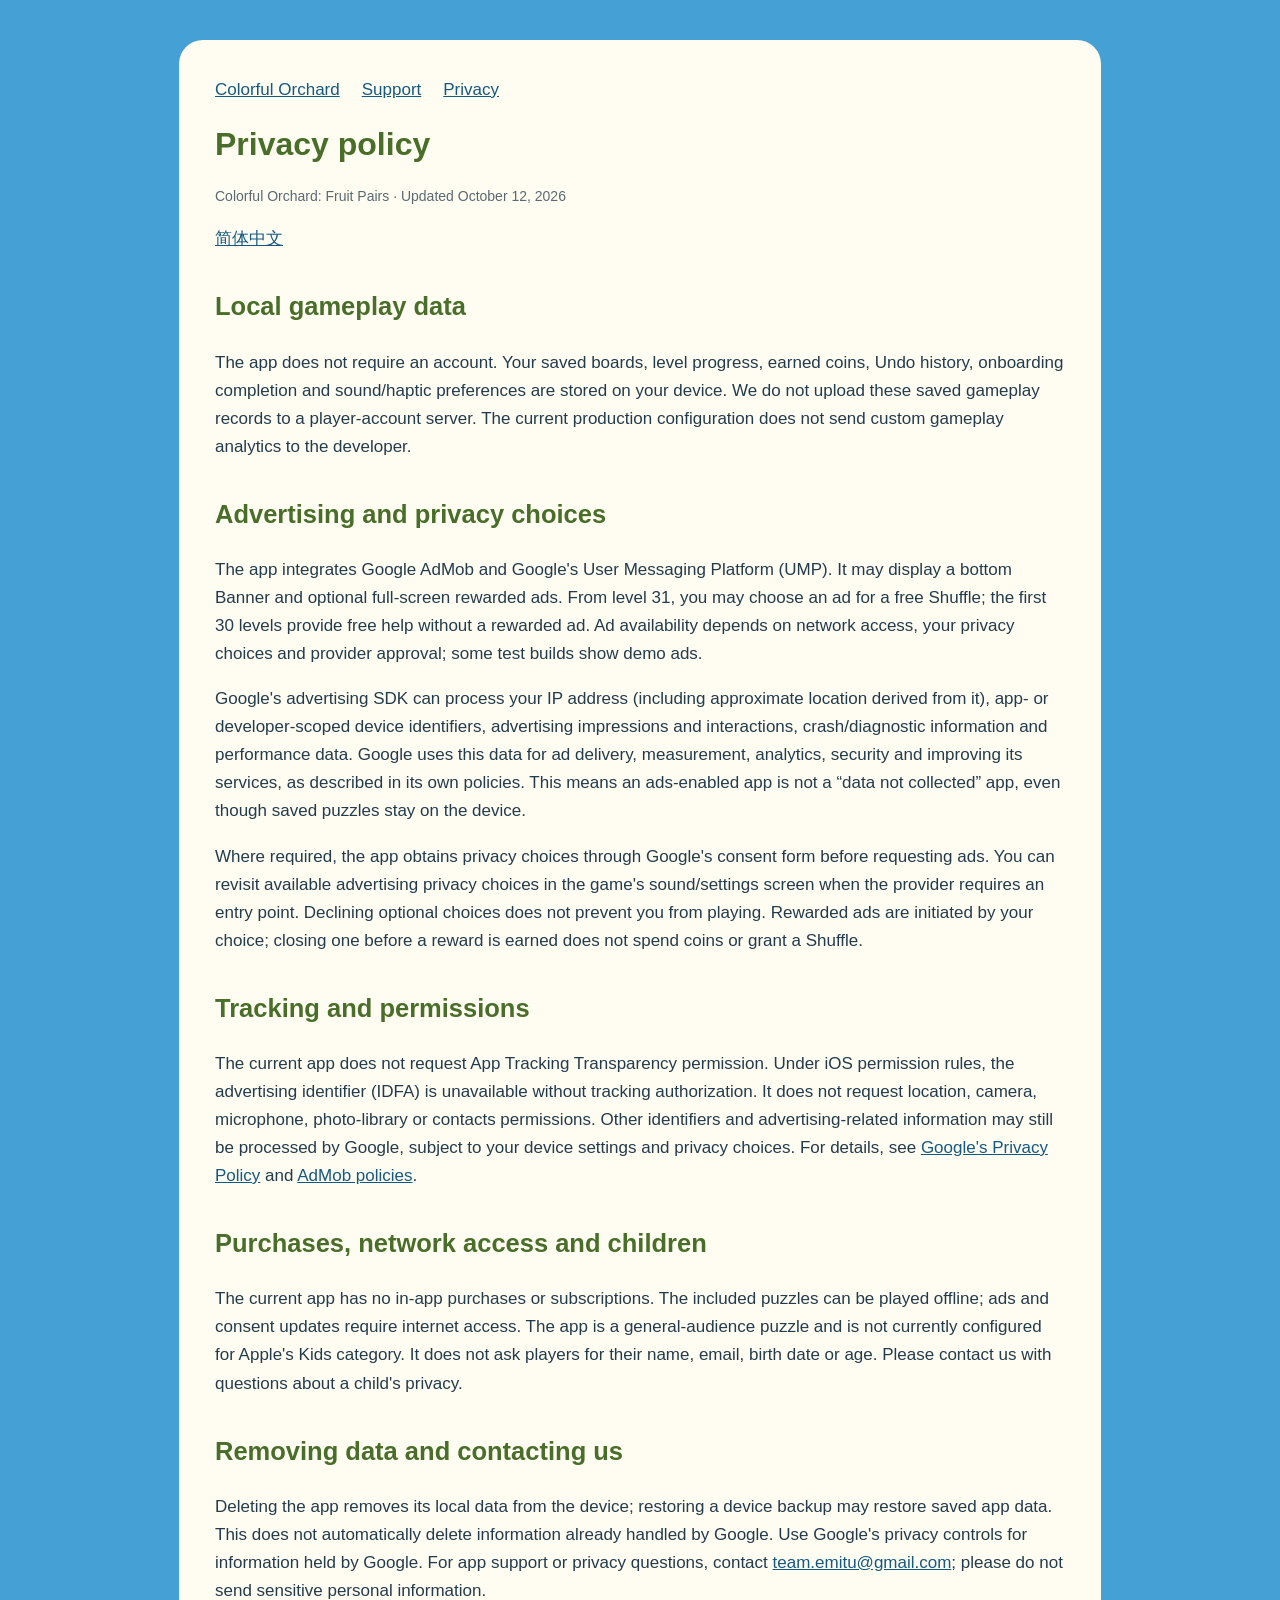
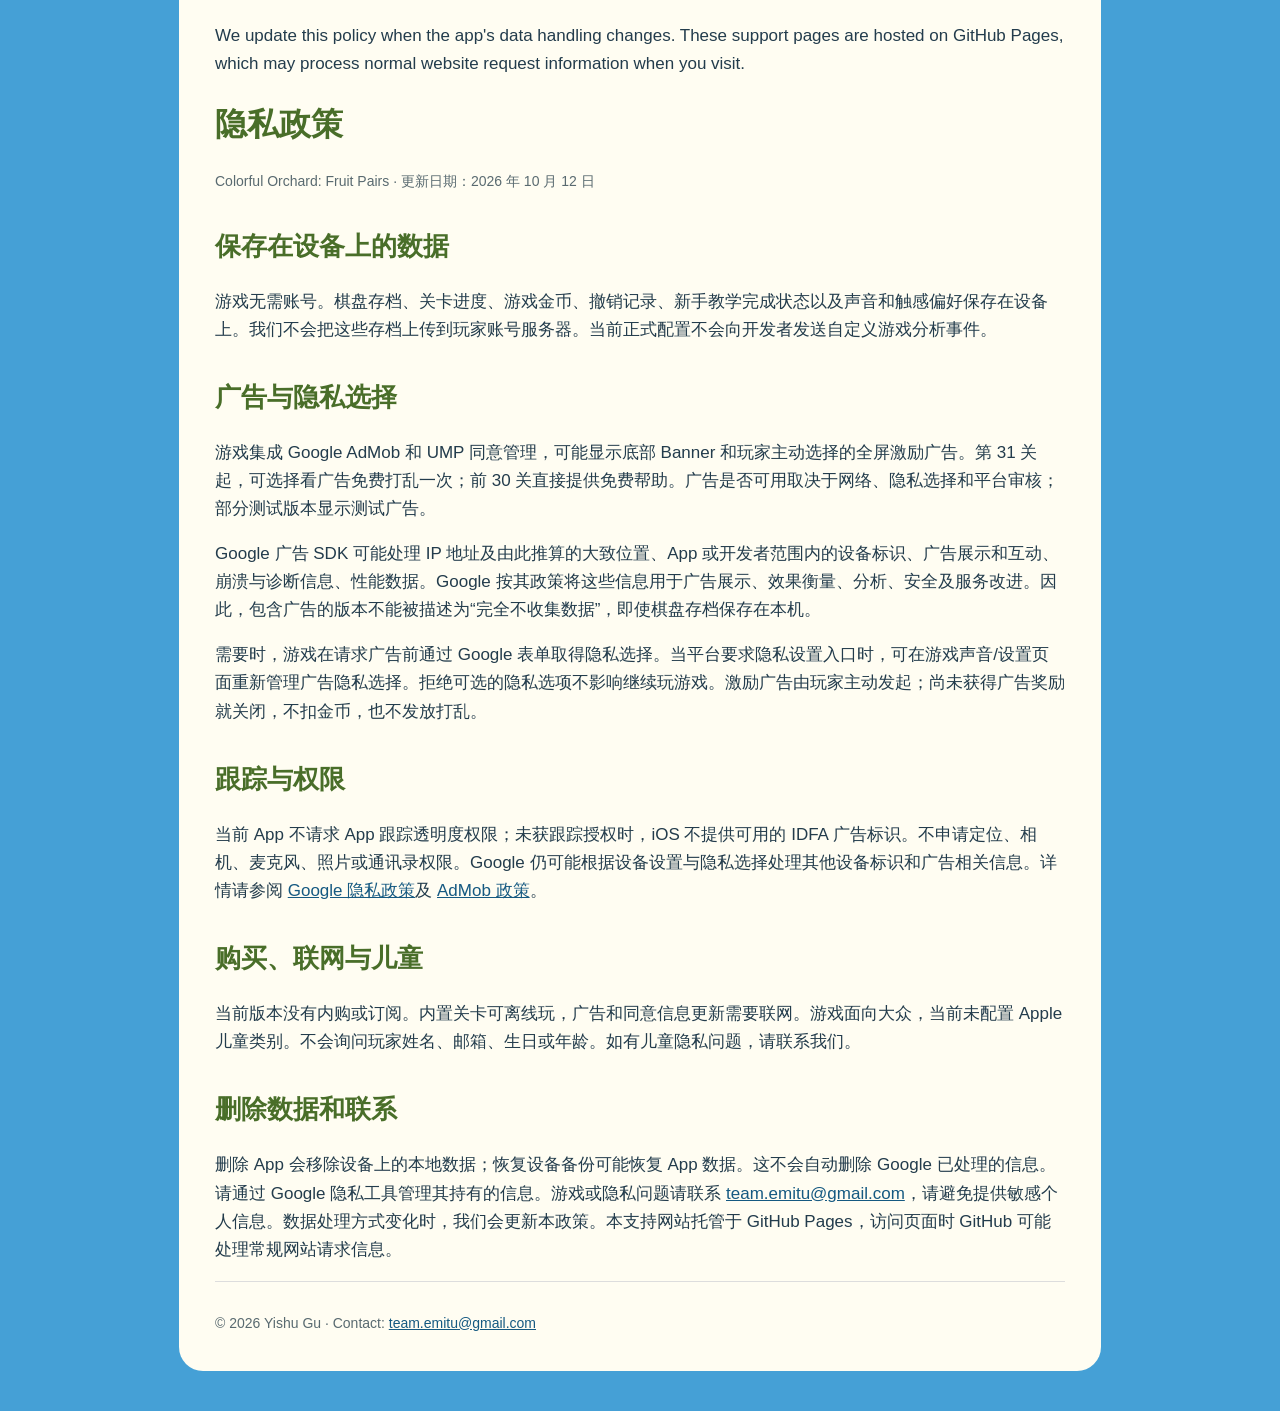
==== privacy/index.html @ a709d00c "Publish Colorful Orchard support, privacy and ad seller details" ====
<!doctype html><html lang="en"><head><meta charset="utf-8"><meta name="viewport" content="width=device-width,initial-scale=1"><title>Privacy policy — Colorful Orchard</title><link rel="stylesheet" href="../style.css"></head><body><main><nav><a href="../index.html">Colorful Orchard</a><a href="../support/">Support</a><a href="../privacy/">Privacy</a></nav><h1>Privacy policy</h1><p class="muted">Colorful Orchard: Fruit Pairs · Updated October 12, 2026</p><p><a href="#chinese">简体中文</a></p><h2>Local gameplay data</h2><p>The app does not require an account. Your saved boards, level progress, earned coins, Undo history, onboarding completion and sound/haptic preferences are stored on your device. We do not upload these saved gameplay records to a player-account server. The current production configuration does not send custom gameplay analytics to the developer.</p><h2>Advertising and privacy choices</h2><p>The app integrates Google AdMob and Google's User Messaging Platform (UMP). It may display a bottom Banner and optional full-screen rewarded ads. From level 31, you may choose an ad for a free Shuffle; the first 30 levels provide free help without a rewarded ad. Ad availability depends on network access, your privacy choices and provider approval; some test builds show demo ads.</p><p>Google's advertising SDK can process your IP address (including approximate location derived from it), app- or developer-scoped device identifiers, advertising impressions and interactions, crash/diagnostic information and performance data. Google uses this data for ad delivery, measurement, analytics, security and improving its services, as described in its own policies. This means an ads-enabled app is not a “data not collected” app, even though saved puzzles stay on the device.</p><p>Where required, the app obtains privacy choices through Google's consent form before requesting ads. You can revisit available advertising privacy choices in the game's sound/settings screen when the provider requires an entry point. Declining optional choices does not prevent you from playing. Rewarded ads are initiated by your choice; closing one before a reward is earned does not spend coins or grant a Shuffle.</p><h2>Tracking and permissions</h2><p>The current app does not request App Tracking Transparency permission. Under iOS permission rules, the advertising identifier (IDFA) is unavailable without tracking authorization. It does not request location, camera, microphone, photo-library or contacts permissions. Other identifiers and advertising-related information may still be processed by Google, subject to your device settings and privacy choices. For details, see <a href="https://policies.google.com/privacy">Google's Privacy Policy</a> and <a href="https://support.google.com/admob/answer/6128543">AdMob policies</a>.</p><h2>Purchases, network access and children</h2><p>The current app has no in-app purchases or subscriptions. The included puzzles can be played offline; ads and consent updates require internet access. The app is a general-audience puzzle and is not currently configured for Apple's Kids category. It does not ask players for their name, email, birth date or age. Please contact us with questions about a child's privacy.</p><h2>Removing data and contacting us</h2><p>Deleting the app removes its local data from the device; restoring a device backup may restore saved app data. This does not automatically delete information already handled by Google. Use Google's privacy controls for information held by Google. For app support or privacy questions, contact <a href="mailto:team.emitu@gmail.com">team.emitu@gmail.com</a>; please do not send sensitive personal information.</p><p>We update this policy when the app's data handling changes. These support pages are hosted on GitHub Pages, which may process normal website request information when you visit.</p><section lang="zh-Hans" id="chinese"><h1>隐私政策</h1><p class="muted">Colorful Orchard: Fruit Pairs · 更新日期：2026 年 10 月 12 日</p><h2>保存在设备上的数据</h2><p>游戏无需账号。棋盘存档、关卡进度、游戏金币、撤销记录、新手教学完成状态以及声音和触感偏好保存在设备上。我们不会把这些存档上传到玩家账号服务器。当前正式配置不会向开发者发送自定义游戏分析事件。</p><h2>广告与隐私选择</h2><p>游戏集成 Google AdMob 和 UMP 同意管理，可能显示底部 Banner 和玩家主动选择的全屏激励广告。第 31 关起，可选择看广告免费打乱一次；前 30 关直接提供免费帮助。广告是否可用取决于网络、隐私选择和平台审核；部分测试版本显示测试广告。</p><p>Google 广告 SDK 可能处理 IP 地址及由此推算的大致位置、App 或开发者范围内的设备标识、广告展示和互动、崩溃与诊断信息、性能数据。Google 按其政策将这些信息用于广告展示、效果衡量、分析、安全及服务改进。因此，包含广告的版本不能被描述为“完全不收集数据”，即使棋盘存档保存在本机。</p><p>需要时，游戏在请求广告前通过 Google 表单取得隐私选择。当平台要求隐私设置入口时，可在游戏声音/设置页面重新管理广告隐私选择。拒绝可选的隐私选项不影响继续玩游戏。激励广告由玩家主动发起；尚未获得广告奖励就关闭，不扣金币，也不发放打乱。</p><h2>跟踪与权限</h2><p>当前 App 不请求 App 跟踪透明度权限；未获跟踪授权时，iOS 不提供可用的 IDFA 广告标识。不申请定位、相机、麦克风、照片或通讯录权限。Google 仍可能根据设备设置与隐私选择处理其他设备标识和广告相关信息。详情请参阅 <a href="https://policies.google.com/privacy?hl=zh-CN">Google 隐私政策</a>及 <a href="https://support.google.com/admob/answer/6128543?hl=zh-Hans">AdMob 政策</a>。</p><h2>购买、联网与儿童</h2><p>当前版本没有内购或订阅。内置关卡可离线玩，广告和同意信息更新需要联网。游戏面向大众，当前未配置 Apple 儿童类别。不会询问玩家姓名、邮箱、生日或年龄。如有儿童隐私问题，请联系我们。</p><h2>删除数据和联系</h2><p>删除 App 会移除设备上的本地数据；恢复设备备份可能恢复 App 数据。这不会自动删除 Google 已处理的信息。请通过 Google 隐私工具管理其持有的信息。游戏或隐私问题请联系 <a href="mailto:team.emitu@gmail.com">team.emitu@gmail.com</a>，请避免提供敏感个人信息。数据处理方式变化时，我们会更新本政策。本支持网站托管于 GitHub Pages，访问页面时 GitHub 可能处理常规网站请求信息。</p></section><footer>© 2026 Yishu Gu · Contact: <a href="mailto:team.emitu@gmail.com">team.emitu@gmail.com</a></footer></main></body></html>
---- style.css ----
html{color-scheme:light}body{margin:0;font:17px/1.65 -apple-system,BlinkMacSystemFont,"Segoe UI",sans-serif;background:#45a0d6;color:#233c4c}main{max-width:850px;margin:40px auto;padding:36px;background:#fffdf2;border-radius:24px}h1{font-size:32px;line-height:1.2;color:#496e29}h2{margin-top:32px;color:#496e29}nav a,a{color:#155981}nav{display:flex;gap:22px;flex-wrap:wrap}.muted,footer{font-size:14px;color:#596a70}footer{padding-top:30px;border-top:1px solid #ddd}li{margin:7px 0}@media(max-width:600px){main{margin:16px;padding:24px}h1{font-size:27px}}
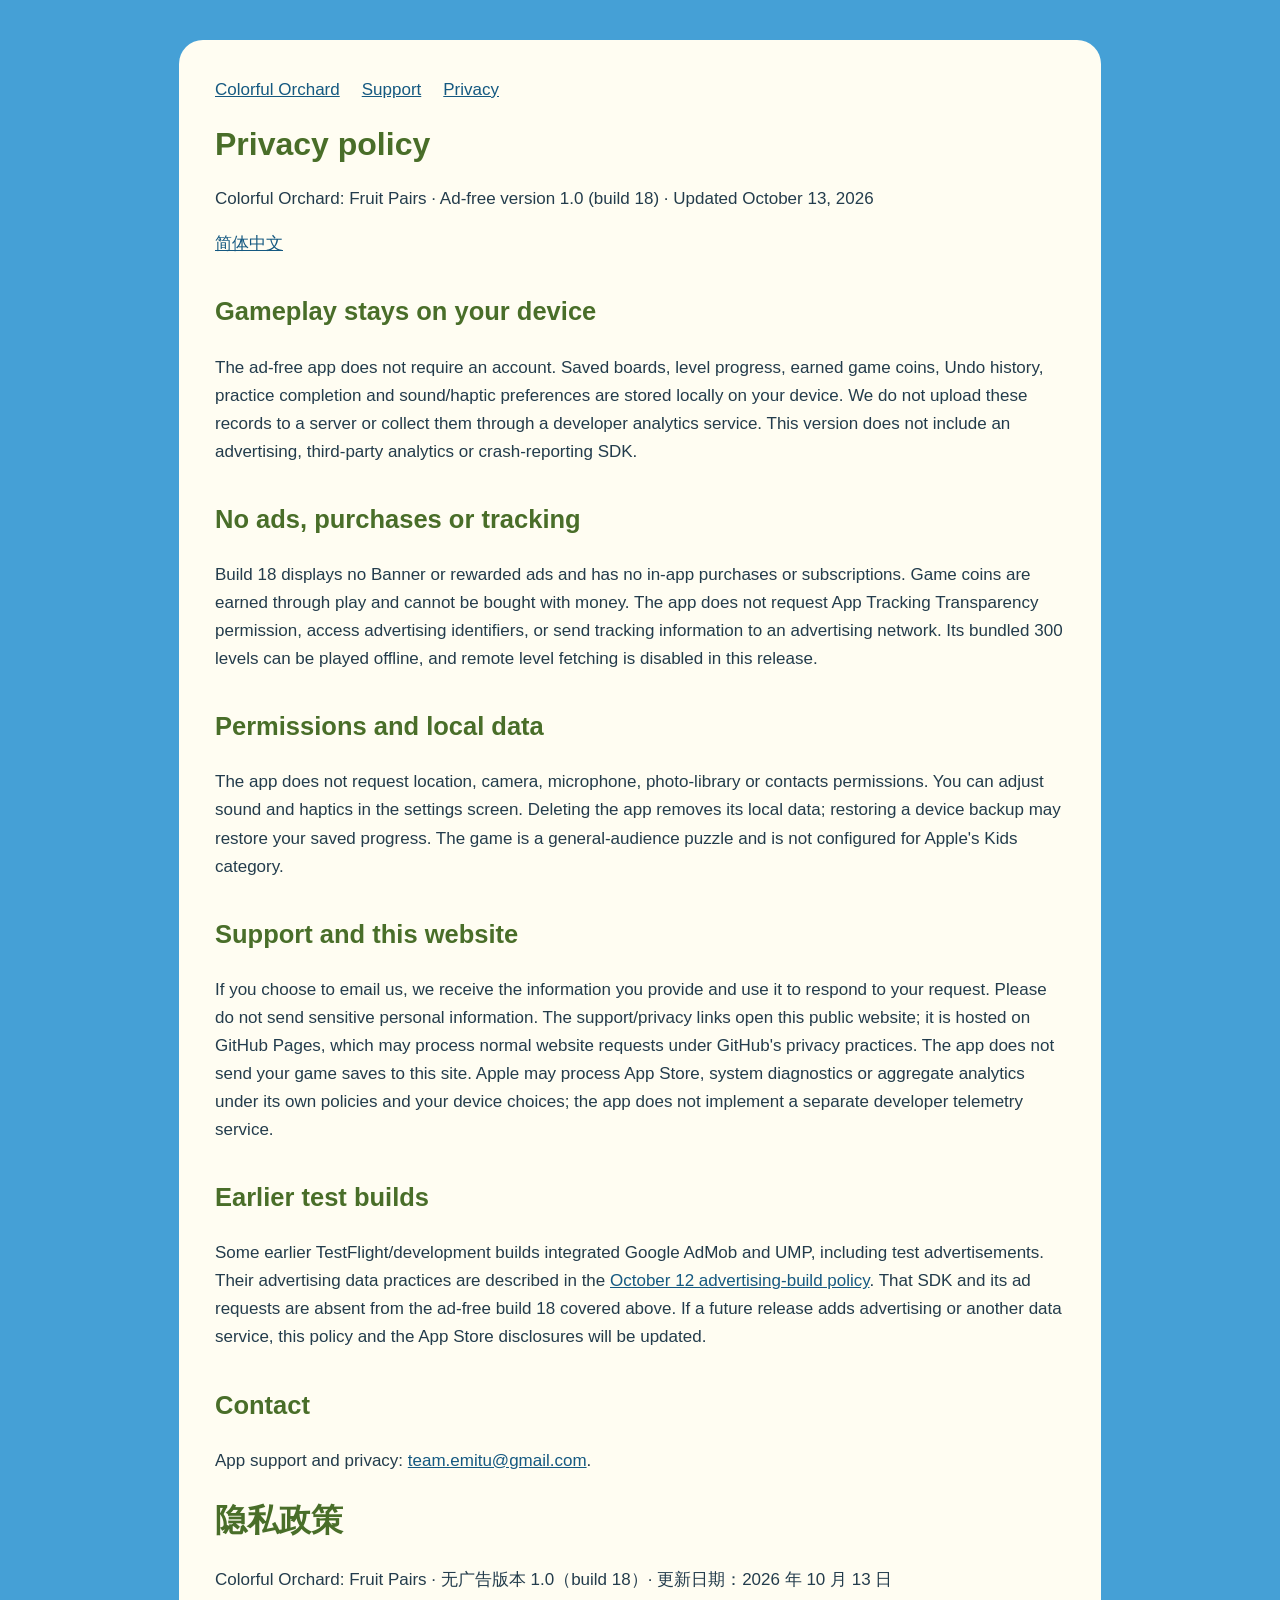
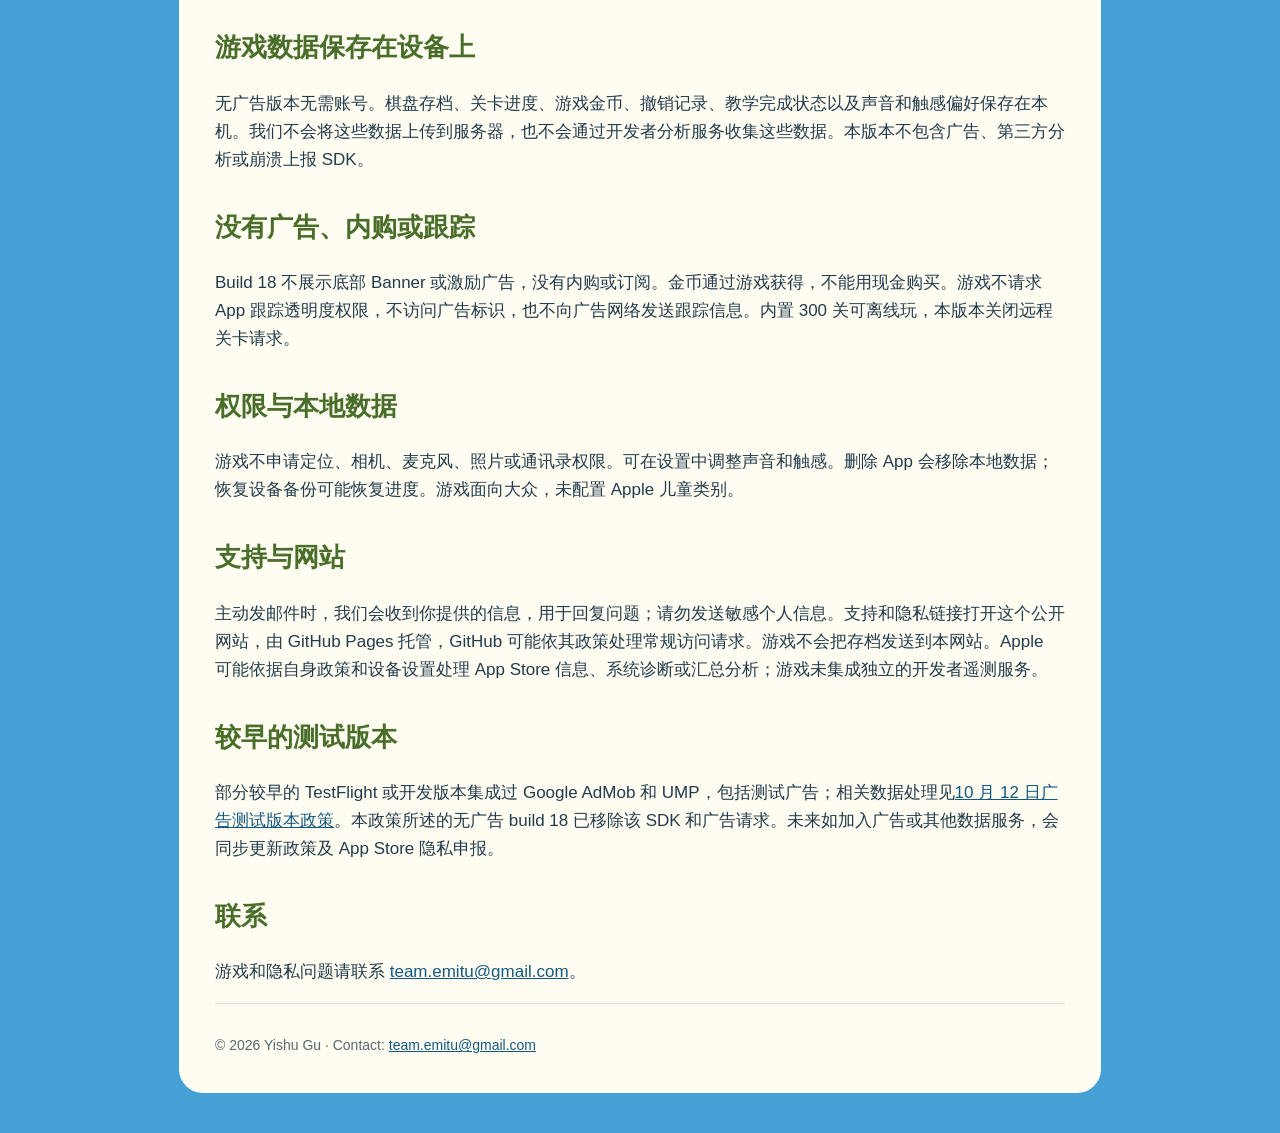
==== commit 50ba0139: "Describe the ad-free Orchard first release and retain test-build policy" ====
--- a/privacy/index.html
+++ b/privacy/index.html
@@ -1 +1 @@
-<!doctype html><html lang="en"><head><meta charset="utf-8"><meta name="viewport" content="width=device-width,initial-scale=1"><title>Privacy policy — Colorful Orchard</title><link rel="stylesheet" href="../style.css"></head><body><main><nav><a href="../index.html">Colorful Orchard</a><a href="../support/">Support</a><a href="../privacy/">Privacy</a></nav><h1>Privacy policy</h1><p class="muted">Colorful Orchard: Fruit Pairs · Updated October 12, 2026</p><p><a href="#chinese">简体中文</a></p><h2>Local gameplay data</h2><p>The app does not require an account. Your saved boards, level progress, earned coins, Undo history, onboarding completion and sound/haptic preferences are stored on your device. We do not upload these saved gameplay records to a player-account server. The current production configuration does not send custom gameplay analytics to the developer.</p><h2>Advertising and privacy choices</h2><p>The app integrates Google AdMob and Google's User Messaging Platform (UMP). It may display a bottom Banner and optional full-screen rewarded ads. From level 31, you may choose an ad for a free Shuffle; the first 30 levels provide free help without a rewarded ad. Ad availability depends on network access, your privacy choices and provider approval; some test builds show demo ads.</p><p>Google's advertising SDK can process your IP address (including approximate location derived from it), app- or developer-scoped device identifiers, advertising impressions and interactions, crash/diagnostic information and performance data. Google uses this data for ad delivery, measurement, analytics, security and improving its services, as described in its own policies. This means an ads-enabled app is not a “data not collected” app, even though saved puzzles stay on the device.</p><p>Where required, the app obtains privacy choices through Google's consent form before requesting ads. You can revisit available advertising privacy choices in the game's sound/settings screen when the provider requires an entry point. Declining optional choices does not prevent you from playing. Rewarded ads are initiated by your choice; closing one before a reward is earned does not spend coins or grant a Shuffle.</p><h2>Tracking and permissions</h2><p>The current app does not request App Tracking Transparency permission. Under iOS permission rules, the advertising identifier (IDFA) is unavailable without tracking authorization. It does not request location, camera, microphone, photo-library or contacts permissions. Other identifiers and advertising-related information may still be processed by Google, subject to your device settings and privacy choices. For details, see <a href="https://policies.google.com/privacy">Google's Privacy Policy</a> and <a href="https://support.google.com/admob/answer/6128543">AdMob policies</a>.</p><h2>Purchases, network access and children</h2><p>The current app has no in-app purchases or subscriptions. The included puzzles can be played offline; ads and consent updates require internet access. The app is a general-audience puzzle and is not currently configured for Apple's Kids category. It does not ask players for their name, email, birth date or age. Please contact us with questions about a child's privacy.</p><h2>Removing data and contacting us</h2><p>Deleting the app removes its local data from the device; restoring a device backup may restore saved app data. This does not automatically delete information already handled by Google. Use Google's privacy controls for information held by Google. For app support or privacy questions, contact <a href="mailto:team.emitu@gmail.com">team.emitu@gmail.com</a>; please do not send sensitive personal information.</p><p>We update this policy when the app's data handling changes. These support pages are hosted on GitHub Pages, which may process normal website request information when you visit.</p><section lang="zh-Hans" id="chinese"><h1>隐私政策</h1><p class="muted">Colorful Orchard: Fruit Pairs · 更新日期：2026 年 10 月 12 日</p><h2>保存在设备上的数据</h2><p>游戏无需账号。棋盘存档、关卡进度、游戏金币、撤销记录、新手教学完成状态以及声音和触感偏好保存在设备上。我们不会把这些存档上传到玩家账号服务器。当前正式配置不会向开发者发送自定义游戏分析事件。</p><h2>广告与隐私选择</h2><p>游戏集成 Google AdMob 和 UMP 同意管理，可能显示底部 Banner 和玩家主动选择的全屏激励广告。第 31 关起，可选择看广告免费打乱一次；前 30 关直接提供免费帮助。广告是否可用取决于网络、隐私选择和平台审核；部分测试版本显示测试广告。</p><p>Google 广告 SDK 可能处理 IP 地址及由此推算的大致位置、App 或开发者范围内的设备标识、广告展示和互动、崩溃与诊断信息、性能数据。Google 按其政策将这些信息用于广告展示、效果衡量、分析、安全及服务改进。因此，包含广告的版本不能被描述为“完全不收集数据”，即使棋盘存档保存在本机。</p><p>需要时，游戏在请求广告前通过 Google 表单取得隐私选择。当平台要求隐私设置入口时，可在游戏声音/设置页面重新管理广告隐私选择。拒绝可选的隐私选项不影响继续玩游戏。激励广告由玩家主动发起；尚未获得广告奖励就关闭，不扣金币，也不发放打乱。</p><h2>跟踪与权限</h2><p>当前 App 不请求 App 跟踪透明度权限；未获跟踪授权时，iOS 不提供可用的 IDFA 广告标识。不申请定位、相机、麦克风、照片或通讯录权限。Google 仍可能根据设备设置与隐私选择处理其他设备标识和广告相关信息。详情请参阅 <a href="https://policies.google.com/privacy?hl=zh-CN">Google 隐私政策</a>及 <a href="https://support.google.com/admob/answer/6128543?hl=zh-Hans">AdMob 政策</a>。</p><h2>购买、联网与儿童</h2><p>当前版本没有内购或订阅。内置关卡可离线玩，广告和同意信息更新需要联网。游戏面向大众，当前未配置 Apple 儿童类别。不会询问玩家姓名、邮箱、生日或年龄。如有儿童隐私问题，请联系我们。</p><h2>删除数据和联系</h2><p>删除 App 会移除设备上的本地数据；恢复设备备份可能恢复 App 数据。这不会自动删除 Google 已处理的信息。请通过 Google 隐私工具管理其持有的信息。游戏或隐私问题请联系 <a href="mailto:team.emitu@gmail.com">team.emitu@gmail.com</a>，请避免提供敏感个人信息。数据处理方式变化时，我们会更新本政策。本支持网站托管于 GitHub Pages，访问页面时 GitHub 可能处理常规网站请求信息。</p></section><footer>© 2026 Yishu Gu · Contact: <a href="mailto:team.emitu@gmail.com">team.emitu@gmail.com</a></footer></main></body></html>+<!doctype html><html lang="en"><head><meta charset="utf-8"><meta name="viewport" content="width=device-width,initial-scale=1"><title>Privacy — Colorful Orchard</title><link rel="stylesheet" href="../style.css"></head><body><main><nav><a href="../index.html">Colorful Orchard</a><a href="../support/">Support</a><a href="../privacy/">Privacy</a></nav><h1>Privacy policy</h1><p>Colorful Orchard: Fruit Pairs · Ad-free version 1.0 (build 18) · Updated October 13, 2026</p><p><a href="#chinese">简体中文</a></p><h2>Gameplay stays on your device</h2><p>The ad-free app does not require an account. Saved boards, level progress, earned game coins, Undo history, practice completion and sound/haptic preferences are stored locally on your device. We do not upload these records to a server or collect them through a developer analytics service. This version does not include an advertising, third-party analytics or crash-reporting SDK.</p><h2>No ads, purchases or tracking</h2><p>Build 18 displays no Banner or rewarded ads and has no in-app purchases or subscriptions. Game coins are earned through play and cannot be bought with money. The app does not request App Tracking Transparency permission, access advertising identifiers, or send tracking information to an advertising network. Its bundled 300 levels can be played offline, and remote level fetching is disabled in this release.</p><h2>Permissions and local data</h2><p>The app does not request location, camera, microphone, photo-library or contacts permissions. You can adjust sound and haptics in the settings screen. Deleting the app removes its local data; restoring a device backup may restore your saved progress. The game is a general-audience puzzle and is not configured for Apple's Kids category.</p><h2>Support and this website</h2><p>If you choose to email us, we receive the information you provide and use it to respond to your request. Please do not send sensitive personal information. The support/privacy links open this public website; it is hosted on GitHub Pages, which may process normal website requests under GitHub's privacy practices. The app does not send your game saves to this site. Apple may process App Store, system diagnostics or aggregate analytics under its own policies and your device choices; the app does not implement a separate developer telemetry service.</p><h2>Earlier test builds</h2><p>Some earlier TestFlight/development builds integrated Google AdMob and UMP, including test advertisements. Their advertising data practices are described in the <a href="admob-development-2026-10-12/">October 12 advertising-build policy</a>. That SDK and its ad requests are absent from the ad-free build 18 covered above. If a future release adds advertising or another data service, this policy and the App Store disclosures will be updated.</p><h2>Contact</h2><p>App support and privacy: <a href="mailto:team.emitu@gmail.com">team.emitu@gmail.com</a>.</p><section id="chinese" lang="zh-Hans"><h1>隐私政策</h1><p>Colorful Orchard: Fruit Pairs · 无广告版本 1.0（build 18）· 更新日期：2026 年 10 月 13 日</p><h2>游戏数据保存在设备上</h2><p>无广告版本无需账号。棋盘存档、关卡进度、游戏金币、撤销记录、教学完成状态以及声音和触感偏好保存在本机。我们不会将这些数据上传到服务器，也不会通过开发者分析服务收集这些数据。本版本不包含广告、第三方分析或崩溃上报 SDK。</p><h2>没有广告、内购或跟踪</h2><p>Build 18 不展示底部 Banner 或激励广告，没有内购或订阅。金币通过游戏获得，不能用现金购买。游戏不请求 App 跟踪透明度权限，不访问广告标识，也不向广告网络发送跟踪信息。内置 300 关可离线玩，本版本关闭远程关卡请求。</p><h2>权限与本地数据</h2><p>游戏不申请定位、相机、麦克风、照片或通讯录权限。可在设置中调整声音和触感。删除 App 会移除本地数据；恢复设备备份可能恢复进度。游戏面向大众，未配置 Apple 儿童类别。</p><h2>支持与网站</h2><p>主动发邮件时，我们会收到你提供的信息，用于回复问题；请勿发送敏感个人信息。支持和隐私链接打开这个公开网站，由 GitHub Pages 托管，GitHub 可能依其政策处理常规访问请求。游戏不会把存档发送到本网站。Apple 可能依据自身政策和设备设置处理 App Store 信息、系统诊断或汇总分析；游戏未集成独立的开发者遥测服务。</p><h2>较早的测试版本</h2><p>部分较早的 TestFlight 或开发版本集成过 Google AdMob 和 UMP，包括测试广告；相关数据处理见<a href="admob-development-2026-10-12/#chinese">10 月 12 日广告测试版本政策</a>。本政策所述的无广告 build 18 已移除该 SDK 和广告请求。未来如加入广告或其他数据服务，会同步更新政策及 App Store 隐私申报。</p><h2>联系</h2><p>游戏和隐私问题请联系 <a href="mailto:team.emitu@gmail.com">team.emitu@gmail.com</a>。</p></section><footer>© 2026 Yishu Gu · Contact: <a href="mailto:team.emitu@gmail.com">team.emitu@gmail.com</a></footer></main></body></html>
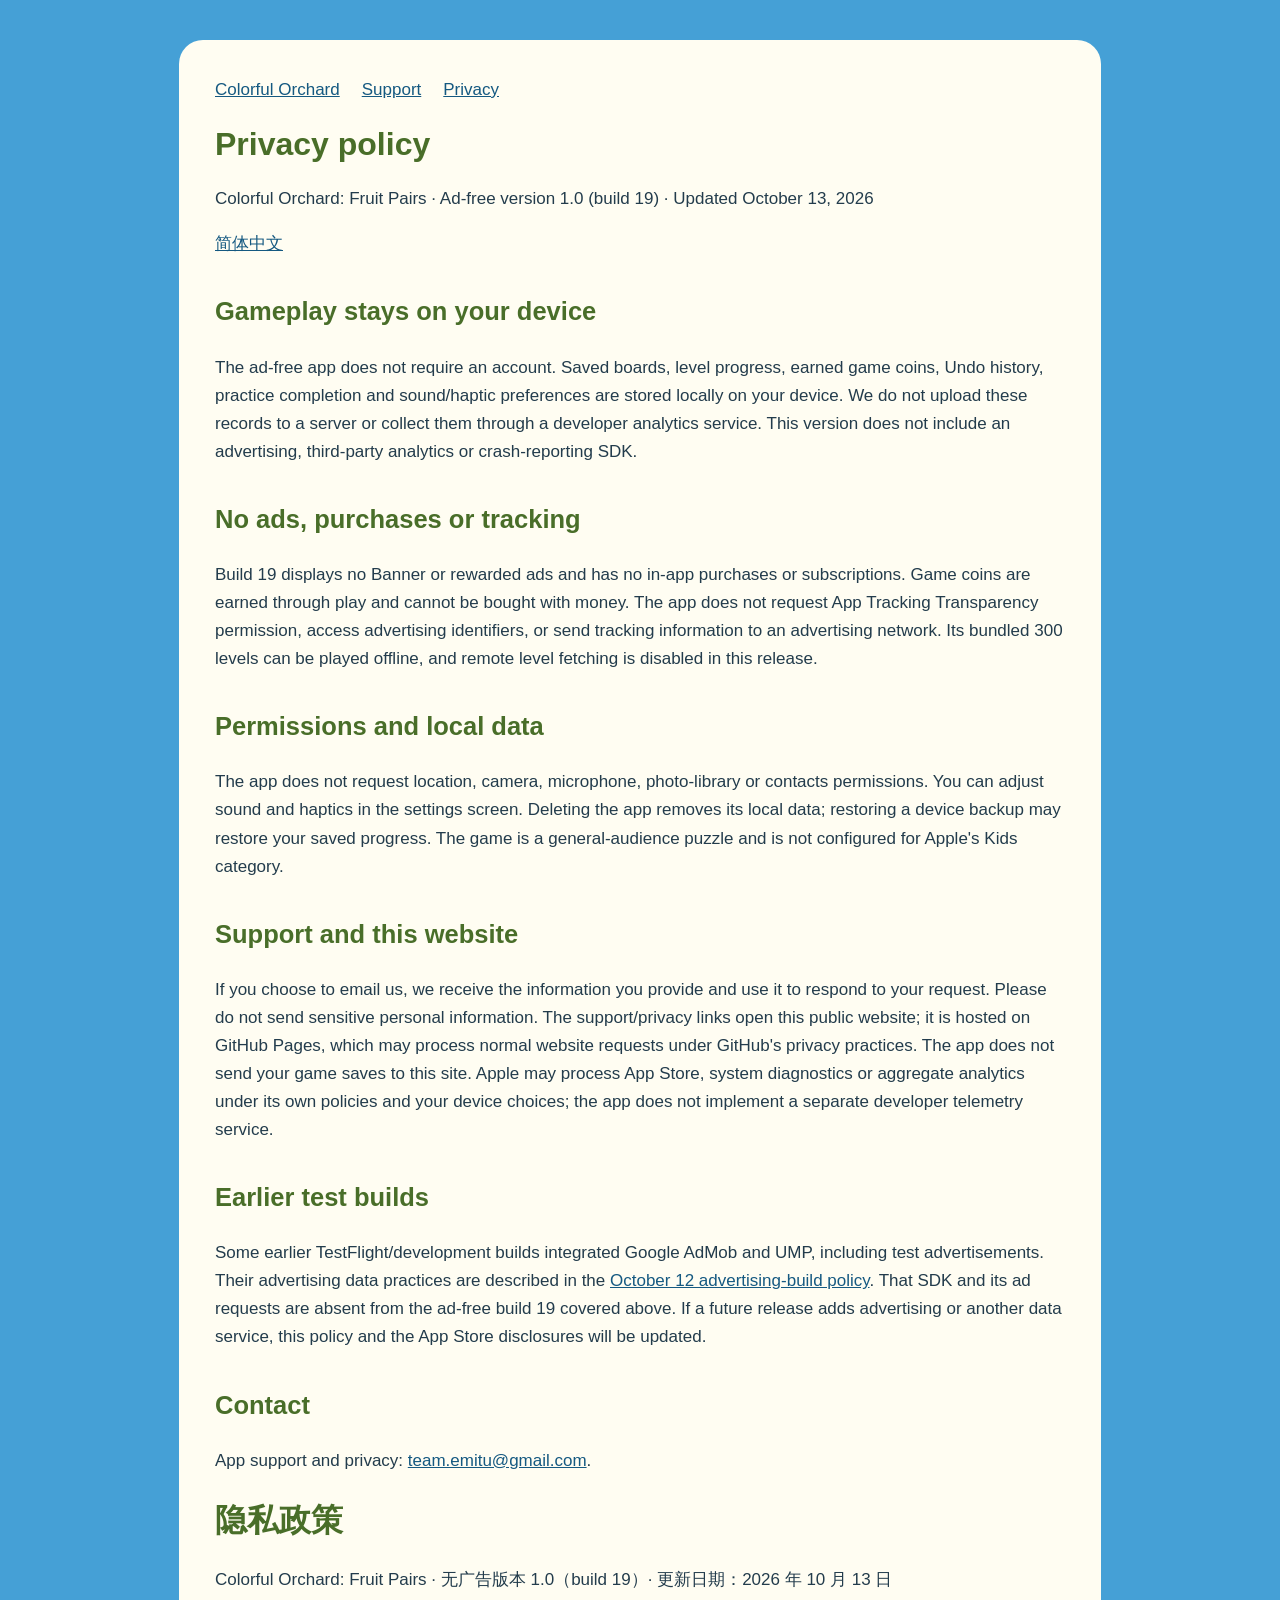
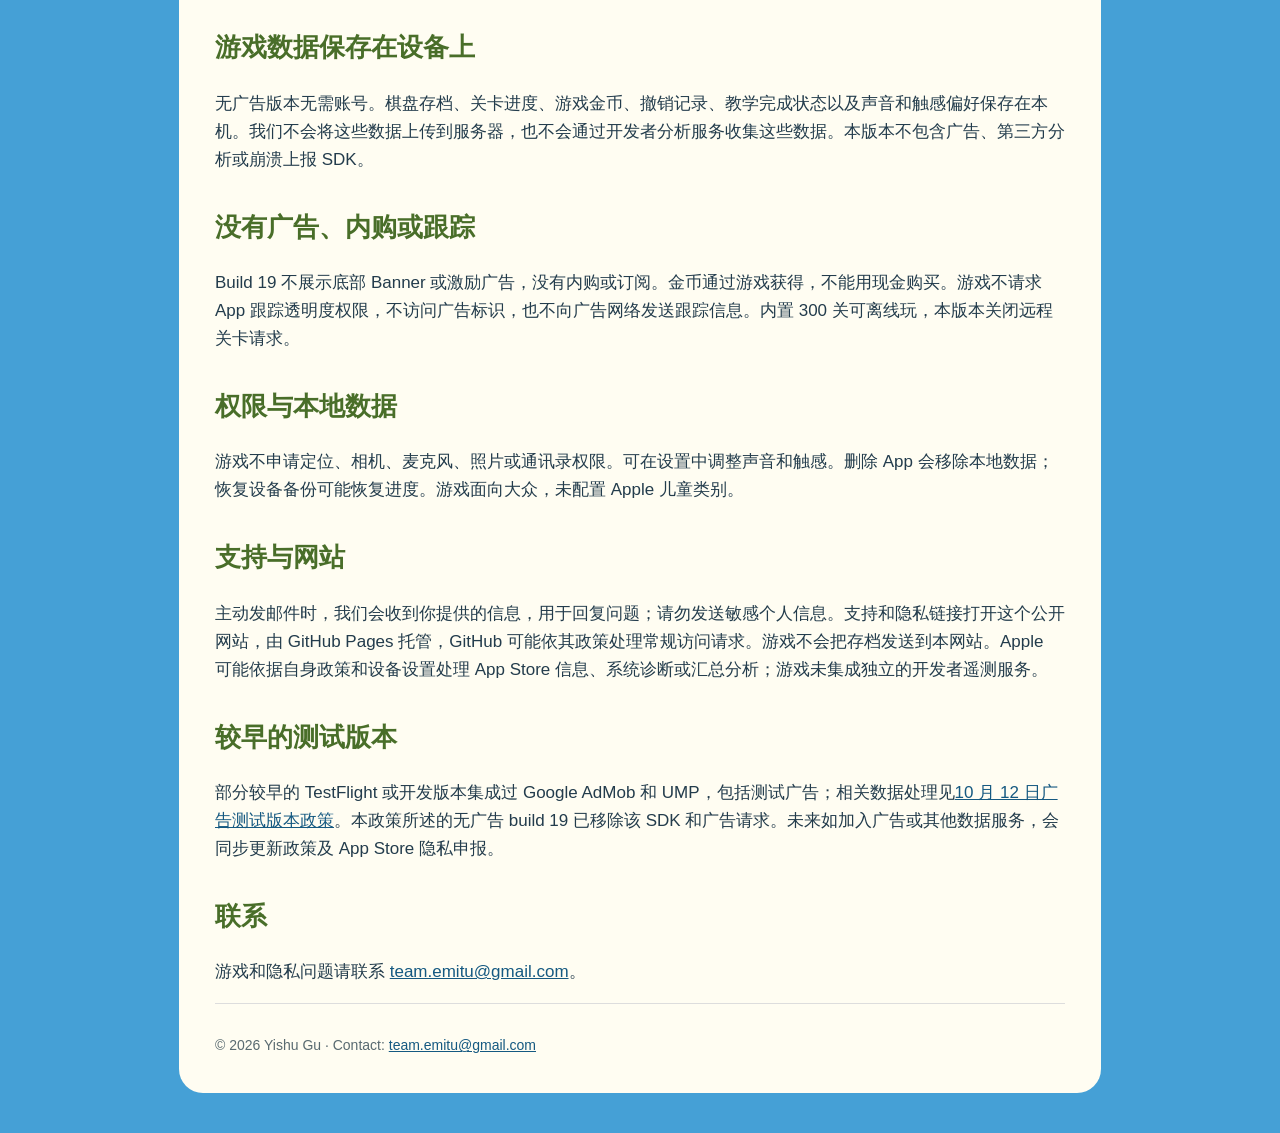
==== commit b0318553: "Match ad-free privacy policy to final build 19" ====
--- a/privacy/index.html
+++ b/privacy/index.html
@@ -1 +1 @@
-<!doctype html><html lang="en"><head><meta charset="utf-8"><meta name="viewport" content="width=device-width,initial-scale=1"><title>Privacy — Colorful Orchard</title><link rel="stylesheet" href="../style.css"></head><body><main><nav><a href="../index.html">Colorful Orchard</a><a href="../support/">Support</a><a href="../privacy/">Privacy</a></nav><h1>Privacy policy</h1><p>Colorful Orchard: Fruit Pairs · Ad-free version 1.0 (build 18) · Updated October 13, 2026</p><p><a href="#chinese">简体中文</a></p><h2>Gameplay stays on your device</h2><p>The ad-free app does not require an account. Saved boards, level progress, earned game coins, Undo history, practice completion and sound/haptic preferences are stored locally on your device. We do not upload these records to a server or collect them through a developer analytics service. This version does not include an advertising, third-party analytics or crash-reporting SDK.</p><h2>No ads, purchases or tracking</h2><p>Build 18 displays no Banner or rewarded ads and has no in-app purchases or subscriptions. Game coins are earned through play and cannot be bought with money. The app does not request App Tracking Transparency permission, access advertising identifiers, or send tracking information to an advertising network. Its bundled 300 levels can be played offline, and remote level fetching is disabled in this release.</p><h2>Permissions and local data</h2><p>The app does not request location, camera, microphone, photo-library or contacts permissions. You can adjust sound and haptics in the settings screen. Deleting the app removes its local data; restoring a device backup may restore your saved progress. The game is a general-audience puzzle and is not configured for Apple's Kids category.</p><h2>Support and this website</h2><p>If you choose to email us, we receive the information you provide and use it to respond to your request. Please do not send sensitive personal information. The support/privacy links open this public website; it is hosted on GitHub Pages, which may process normal website requests under GitHub's privacy practices. The app does not send your game saves to this site. Apple may process App Store, system diagnostics or aggregate analytics under its own policies and your device choices; the app does not implement a separate developer telemetry service.</p><h2>Earlier test builds</h2><p>Some earlier TestFlight/development builds integrated Google AdMob and UMP, including test advertisements. Their advertising data practices are described in the <a href="admob-development-2026-10-12/">October 12 advertising-build policy</a>. That SDK and its ad requests are absent from the ad-free build 18 covered above. If a future release adds advertising or another data service, this policy and the App Store disclosures will be updated.</p><h2>Contact</h2><p>App support and privacy: <a href="mailto:team.emitu@gmail.com">team.emitu@gmail.com</a>.</p><section id="chinese" lang="zh-Hans"><h1>隐私政策</h1><p>Colorful Orchard: Fruit Pairs · 无广告版本 1.0（build 18）· 更新日期：2026 年 10 月 13 日</p><h2>游戏数据保存在设备上</h2><p>无广告版本无需账号。棋盘存档、关卡进度、游戏金币、撤销记录、教学完成状态以及声音和触感偏好保存在本机。我们不会将这些数据上传到服务器，也不会通过开发者分析服务收集这些数据。本版本不包含广告、第三方分析或崩溃上报 SDK。</p><h2>没有广告、内购或跟踪</h2><p>Build 18 不展示底部 Banner 或激励广告，没有内购或订阅。金币通过游戏获得，不能用现金购买。游戏不请求 App 跟踪透明度权限，不访问广告标识，也不向广告网络发送跟踪信息。内置 300 关可离线玩，本版本关闭远程关卡请求。</p><h2>权限与本地数据</h2><p>游戏不申请定位、相机、麦克风、照片或通讯录权限。可在设置中调整声音和触感。删除 App 会移除本地数据；恢复设备备份可能恢复进度。游戏面向大众，未配置 Apple 儿童类别。</p><h2>支持与网站</h2><p>主动发邮件时，我们会收到你提供的信息，用于回复问题；请勿发送敏感个人信息。支持和隐私链接打开这个公开网站，由 GitHub Pages 托管，GitHub 可能依其政策处理常规访问请求。游戏不会把存档发送到本网站。Apple 可能依据自身政策和设备设置处理 App Store 信息、系统诊断或汇总分析；游戏未集成独立的开发者遥测服务。</p><h2>较早的测试版本</h2><p>部分较早的 TestFlight 或开发版本集成过 Google AdMob 和 UMP，包括测试广告；相关数据处理见<a href="admob-development-2026-10-12/#chinese">10 月 12 日广告测试版本政策</a>。本政策所述的无广告 build 18 已移除该 SDK 和广告请求。未来如加入广告或其他数据服务，会同步更新政策及 App Store 隐私申报。</p><h2>联系</h2><p>游戏和隐私问题请联系 <a href="mailto:team.emitu@gmail.com">team.emitu@gmail.com</a>。</p></section><footer>© 2026 Yishu Gu · Contact: <a href="mailto:team.emitu@gmail.com">team.emitu@gmail.com</a></footer></main></body></html>+<!doctype html><html lang="en"><head><meta charset="utf-8"><meta name="viewport" content="width=device-width,initial-scale=1"><title>Privacy — Colorful Orchard</title><link rel="stylesheet" href="../style.css"></head><body><main><nav><a href="../index.html">Colorful Orchard</a><a href="../support/">Support</a><a href="../privacy/">Privacy</a></nav><h1>Privacy policy</h1><p>Colorful Orchard: Fruit Pairs · Ad-free version 1.0 (build 19) · Updated October 13, 2026</p><p><a href="#chinese">简体中文</a></p><h2>Gameplay stays on your device</h2><p>The ad-free app does not require an account. Saved boards, level progress, earned game coins, Undo history, practice completion and sound/haptic preferences are stored locally on your device. We do not upload these records to a server or collect them through a developer analytics service. This version does not include an advertising, third-party analytics or crash-reporting SDK.</p><h2>No ads, purchases or tracking</h2><p>Build 19 displays no Banner or rewarded ads and has no in-app purchases or subscriptions. Game coins are earned through play and cannot be bought with money. The app does not request App Tracking Transparency permission, access advertising identifiers, or send tracking information to an advertising network. Its bundled 300 levels can be played offline, and remote level fetching is disabled in this release.</p><h2>Permissions and local data</h2><p>The app does not request location, camera, microphone, photo-library or contacts permissions. You can adjust sound and haptics in the settings screen. Deleting the app removes its local data; restoring a device backup may restore your saved progress. The game is a general-audience puzzle and is not configured for Apple's Kids category.</p><h2>Support and this website</h2><p>If you choose to email us, we receive the information you provide and use it to respond to your request. Please do not send sensitive personal information. The support/privacy links open this public website; it is hosted on GitHub Pages, which may process normal website requests under GitHub's privacy practices. The app does not send your game saves to this site. Apple may process App Store, system diagnostics or aggregate analytics under its own policies and your device choices; the app does not implement a separate developer telemetry service.</p><h2>Earlier test builds</h2><p>Some earlier TestFlight/development builds integrated Google AdMob and UMP, including test advertisements. Their advertising data practices are described in the <a href="admob-development-2026-10-12/">October 12 advertising-build policy</a>. That SDK and its ad requests are absent from the ad-free build 19 covered above. If a future release adds advertising or another data service, this policy and the App Store disclosures will be updated.</p><h2>Contact</h2><p>App support and privacy: <a href="mailto:team.emitu@gmail.com">team.emitu@gmail.com</a>.</p><section id="chinese" lang="zh-Hans"><h1>隐私政策</h1><p>Colorful Orchard: Fruit Pairs · 无广告版本 1.0（build 19）· 更新日期：2026 年 10 月 13 日</p><h2>游戏数据保存在设备上</h2><p>无广告版本无需账号。棋盘存档、关卡进度、游戏金币、撤销记录、教学完成状态以及声音和触感偏好保存在本机。我们不会将这些数据上传到服务器，也不会通过开发者分析服务收集这些数据。本版本不包含广告、第三方分析或崩溃上报 SDK。</p><h2>没有广告、内购或跟踪</h2><p>Build 19 不展示底部 Banner 或激励广告，没有内购或订阅。金币通过游戏获得，不能用现金购买。游戏不请求 App 跟踪透明度权限，不访问广告标识，也不向广告网络发送跟踪信息。内置 300 关可离线玩，本版本关闭远程关卡请求。</p><h2>权限与本地数据</h2><p>游戏不申请定位、相机、麦克风、照片或通讯录权限。可在设置中调整声音和触感。删除 App 会移除本地数据；恢复设备备份可能恢复进度。游戏面向大众，未配置 Apple 儿童类别。</p><h2>支持与网站</h2><p>主动发邮件时，我们会收到你提供的信息，用于回复问题；请勿发送敏感个人信息。支持和隐私链接打开这个公开网站，由 GitHub Pages 托管，GitHub 可能依其政策处理常规访问请求。游戏不会把存档发送到本网站。Apple 可能依据自身政策和设备设置处理 App Store 信息、系统诊断或汇总分析；游戏未集成独立的开发者遥测服务。</p><h2>较早的测试版本</h2><p>部分较早的 TestFlight 或开发版本集成过 Google AdMob 和 UMP，包括测试广告；相关数据处理见<a href="admob-development-2026-10-12/#chinese">10 月 12 日广告测试版本政策</a>。本政策所述的无广告 build 19 已移除该 SDK 和广告请求。未来如加入广告或其他数据服务，会同步更新政策及 App Store 隐私申报。</p><h2>联系</h2><p>游戏和隐私问题请联系 <a href="mailto:team.emitu@gmail.com">team.emitu@gmail.com</a>。</p></section><footer>© 2026 Yishu Gu · Contact: <a href="mailto:team.emitu@gmail.com">team.emitu@gmail.com</a></footer></main></body></html>
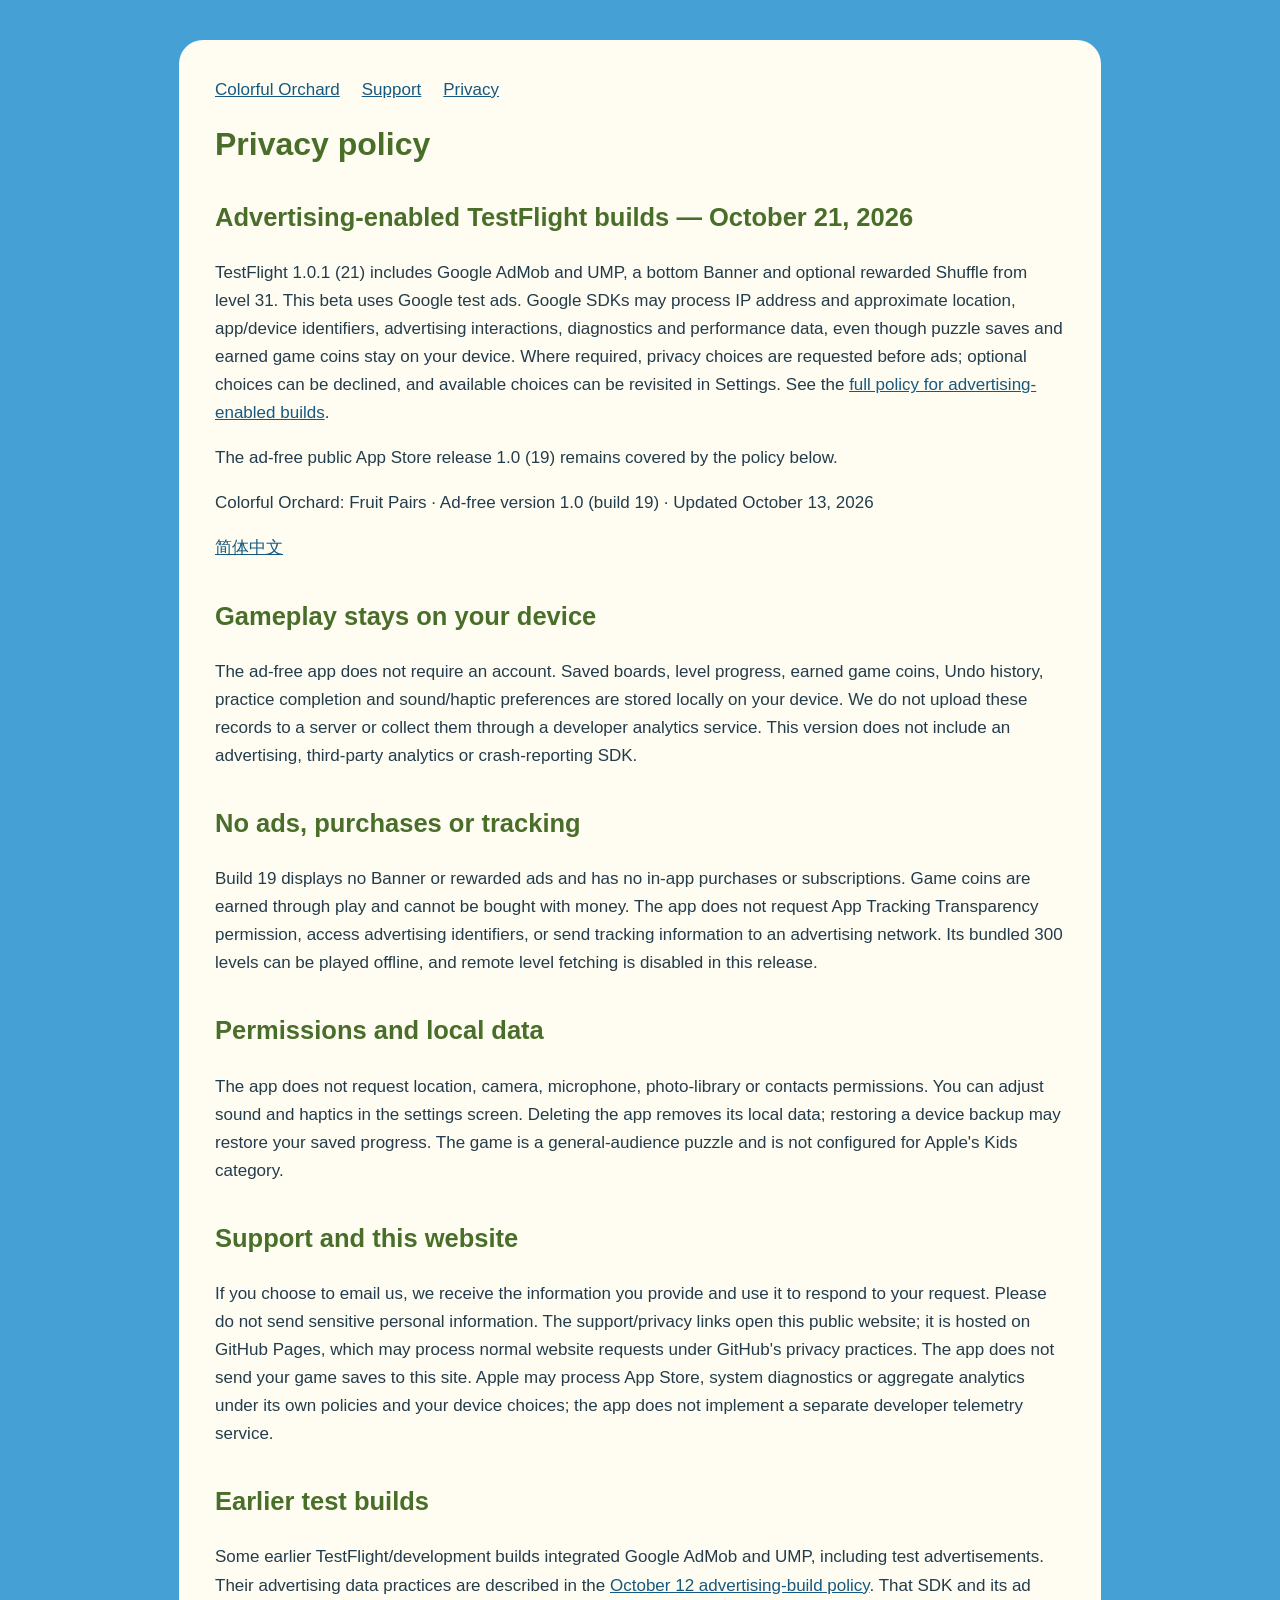
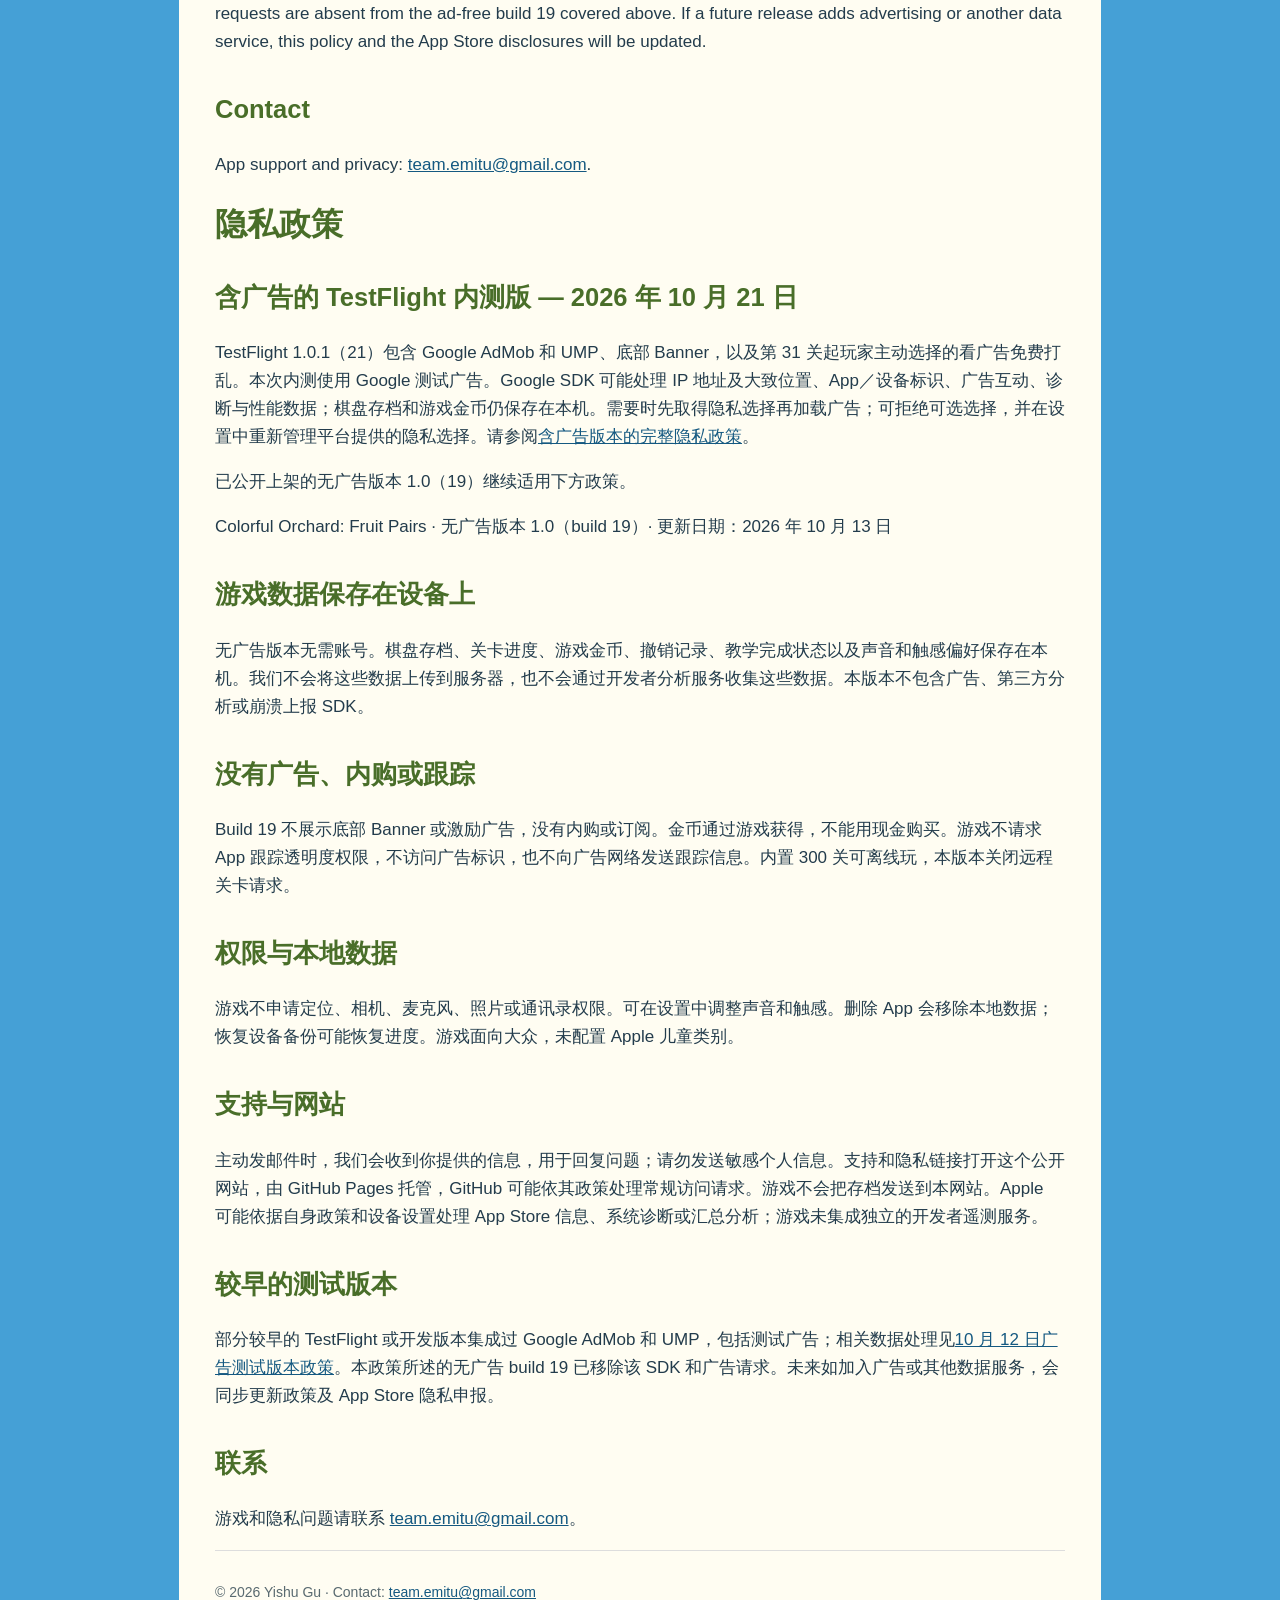
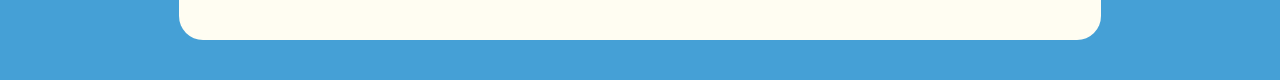
==== commit 9b45b7ba: "Clarify Orchard beta advertising privacy alongside public ad-free policy" ====
--- a/privacy/index.html
+++ b/privacy/index.html
@@ -1 +1 @@
-<!doctype html><html lang="en"><head><meta charset="utf-8"><meta name="viewport" content="width=device-width,initial-scale=1"><title>Privacy — Colorful Orchard</title><link rel="stylesheet" href="../style.css"></head><body><main><nav><a href="../index.html">Colorful Orchard</a><a href="../support/">Support</a><a href="../privacy/">Privacy</a></nav><h1>Privacy policy</h1><p>Colorful Orchard: Fruit Pairs · Ad-free version 1.0 (build 19) · Updated October 13, 2026</p><p><a href="#chinese">简体中文</a></p><h2>Gameplay stays on your device</h2><p>The ad-free app does not require an account. Saved boards, level progress, earned game coins, Undo history, practice completion and sound/haptic preferences are stored locally on your device. We do not upload these records to a server or collect them through a developer analytics service. This version does not include an advertising, third-party analytics or crash-reporting SDK.</p><h2>No ads, purchases or tracking</h2><p>Build 19 displays no Banner or rewarded ads and has no in-app purchases or subscriptions. Game coins are earned through play and cannot be bought with money. The app does not request App Tracking Transparency permission, access advertising identifiers, or send tracking information to an advertising network. Its bundled 300 levels can be played offline, and remote level fetching is disabled in this release.</p><h2>Permissions and local data</h2><p>The app does not request location, camera, microphone, photo-library or contacts permissions. You can adjust sound and haptics in the settings screen. Deleting the app removes its local data; restoring a device backup may restore your saved progress. The game is a general-audience puzzle and is not configured for Apple's Kids category.</p><h2>Support and this website</h2><p>If you choose to email us, we receive the information you provide and use it to respond to your request. Please do not send sensitive personal information. The support/privacy links open this public website; it is hosted on GitHub Pages, which may process normal website requests under GitHub's privacy practices. The app does not send your game saves to this site. Apple may process App Store, system diagnostics or aggregate analytics under its own policies and your device choices; the app does not implement a separate developer telemetry service.</p><h2>Earlier test builds</h2><p>Some earlier TestFlight/development builds integrated Google AdMob and UMP, including test advertisements. Their advertising data practices are described in the <a href="admob-development-2026-10-12/">October 12 advertising-build policy</a>. That SDK and its ad requests are absent from the ad-free build 19 covered above. If a future release adds advertising or another data service, this policy and the App Store disclosures will be updated.</p><h2>Contact</h2><p>App support and privacy: <a href="mailto:team.emitu@gmail.com">team.emitu@gmail.com</a>.</p><section id="chinese" lang="zh-Hans"><h1>隐私政策</h1><p>Colorful Orchard: Fruit Pairs · 无广告版本 1.0（build 19）· 更新日期：2026 年 10 月 13 日</p><h2>游戏数据保存在设备上</h2><p>无广告版本无需账号。棋盘存档、关卡进度、游戏金币、撤销记录、教学完成状态以及声音和触感偏好保存在本机。我们不会将这些数据上传到服务器，也不会通过开发者分析服务收集这些数据。本版本不包含广告、第三方分析或崩溃上报 SDK。</p><h2>没有广告、内购或跟踪</h2><p>Build 19 不展示底部 Banner 或激励广告，没有内购或订阅。金币通过游戏获得，不能用现金购买。游戏不请求 App 跟踪透明度权限，不访问广告标识，也不向广告网络发送跟踪信息。内置 300 关可离线玩，本版本关闭远程关卡请求。</p><h2>权限与本地数据</h2><p>游戏不申请定位、相机、麦克风、照片或通讯录权限。可在设置中调整声音和触感。删除 App 会移除本地数据；恢复设备备份可能恢复进度。游戏面向大众，未配置 Apple 儿童类别。</p><h2>支持与网站</h2><p>主动发邮件时，我们会收到你提供的信息，用于回复问题；请勿发送敏感个人信息。支持和隐私链接打开这个公开网站，由 GitHub Pages 托管，GitHub 可能依其政策处理常规访问请求。游戏不会把存档发送到本网站。Apple 可能依据自身政策和设备设置处理 App Store 信息、系统诊断或汇总分析；游戏未集成独立的开发者遥测服务。</p><h2>较早的测试版本</h2><p>部分较早的 TestFlight 或开发版本集成过 Google AdMob 和 UMP，包括测试广告；相关数据处理见<a href="admob-development-2026-10-12/#chinese">10 月 12 日广告测试版本政策</a>。本政策所述的无广告 build 19 已移除该 SDK 和广告请求。未来如加入广告或其他数据服务，会同步更新政策及 App Store 隐私申报。</p><h2>联系</h2><p>游戏和隐私问题请联系 <a href="mailto:team.emitu@gmail.com">team.emitu@gmail.com</a>。</p></section><footer>© 2026 Yishu Gu · Contact: <a href="mailto:team.emitu@gmail.com">team.emitu@gmail.com</a></footer></main></body></html>+<!doctype html><html lang="en"><head><meta charset="utf-8"><meta name="viewport" content="width=device-width,initial-scale=1"><title>Privacy — Colorful Orchard</title><link rel="stylesheet" href="../style.css"></head><body><main><nav><a href="../index.html">Colorful Orchard</a><a href="../support/">Support</a><a href="../privacy/">Privacy</a></nav><h1>Privacy policy</h1><aside><h2>Advertising-enabled TestFlight builds — October 21, 2026</h2><p>TestFlight 1.0.1 (21) includes Google AdMob and UMP, a bottom Banner and optional rewarded Shuffle from level 31. This beta uses Google test ads. Google SDKs may process IP address and approximate location, app/device identifiers, advertising interactions, diagnostics and performance data, even though puzzle saves and earned game coins stay on your device. Where required, privacy choices are requested before ads; optional choices can be declined, and available choices can be revisited in Settings. See the <a href="admob-testflight-2026-10-21/">full policy for advertising-enabled builds</a>.</p><p>The ad-free public App Store release 1.0 (19) remains covered by the policy below.</p></aside><p>Colorful Orchard: Fruit Pairs · Ad-free version 1.0 (build 19) · Updated October 13, 2026</p><p><a href="#chinese">简体中文</a></p><h2>Gameplay stays on your device</h2><p>The ad-free app does not require an account. Saved boards, level progress, earned game coins, Undo history, practice completion and sound/haptic preferences are stored locally on your device. We do not upload these records to a server or collect them through a developer analytics service. This version does not include an advertising, third-party analytics or crash-reporting SDK.</p><h2>No ads, purchases or tracking</h2><p>Build 19 displays no Banner or rewarded ads and has no in-app purchases or subscriptions. Game coins are earned through play and cannot be bought with money. The app does not request App Tracking Transparency permission, access advertising identifiers, or send tracking information to an advertising network. Its bundled 300 levels can be played offline, and remote level fetching is disabled in this release.</p><h2>Permissions and local data</h2><p>The app does not request location, camera, microphone, photo-library or contacts permissions. You can adjust sound and haptics in the settings screen. Deleting the app removes its local data; restoring a device backup may restore your saved progress. The game is a general-audience puzzle and is not configured for Apple's Kids category.</p><h2>Support and this website</h2><p>If you choose to email us, we receive the information you provide and use it to respond to your request. Please do not send sensitive personal information. The support/privacy links open this public website; it is hosted on GitHub Pages, which may process normal website requests under GitHub's privacy practices. The app does not send your game saves to this site. Apple may process App Store, system diagnostics or aggregate analytics under its own policies and your device choices; the app does not implement a separate developer telemetry service.</p><h2>Earlier test builds</h2><p>Some earlier TestFlight/development builds integrated Google AdMob and UMP, including test advertisements. Their advertising data practices are described in the <a href="admob-development-2026-10-12/">October 12 advertising-build policy</a>. That SDK and its ad requests are absent from the ad-free build 19 covered above. If a future release adds advertising or another data service, this policy and the App Store disclosures will be updated.</p><h2>Contact</h2><p>App support and privacy: <a href="mailto:team.emitu@gmail.com">team.emitu@gmail.com</a>.</p><section id="chinese" lang="zh-Hans"><h1>隐私政策</h1><aside><h2>含广告的 TestFlight 内测版 — 2026 年 10 月 21 日</h2><p>TestFlight 1.0.1（21）包含 Google AdMob 和 UMP、底部 Banner，以及第 31 关起玩家主动选择的看广告免费打乱。本次内测使用 Google 测试广告。Google SDK 可能处理 IP 地址及大致位置、App／设备标识、广告互动、诊断与性能数据；棋盘存档和游戏金币仍保存在本机。需要时先取得隐私选择再加载广告；可拒绝可选选择，并在设置中重新管理平台提供的隐私选择。请参阅<a href="admob-testflight-2026-10-21/#chinese">含广告版本的完整隐私政策</a>。</p><p>已公开上架的无广告版本 1.0（19）继续适用下方政策。</p></aside><p>Colorful Orchard: Fruit Pairs · 无广告版本 1.0（build 19）· 更新日期：2026 年 10 月 13 日</p><h2>游戏数据保存在设备上</h2><p>无广告版本无需账号。棋盘存档、关卡进度、游戏金币、撤销记录、教学完成状态以及声音和触感偏好保存在本机。我们不会将这些数据上传到服务器，也不会通过开发者分析服务收集这些数据。本版本不包含广告、第三方分析或崩溃上报 SDK。</p><h2>没有广告、内购或跟踪</h2><p>Build 19 不展示底部 Banner 或激励广告，没有内购或订阅。金币通过游戏获得，不能用现金购买。游戏不请求 App 跟踪透明度权限，不访问广告标识，也不向广告网络发送跟踪信息。内置 300 关可离线玩，本版本关闭远程关卡请求。</p><h2>权限与本地数据</h2><p>游戏不申请定位、相机、麦克风、照片或通讯录权限。可在设置中调整声音和触感。删除 App 会移除本地数据；恢复设备备份可能恢复进度。游戏面向大众，未配置 Apple 儿童类别。</p><h2>支持与网站</h2><p>主动发邮件时，我们会收到你提供的信息，用于回复问题；请勿发送敏感个人信息。支持和隐私链接打开这个公开网站，由 GitHub Pages 托管，GitHub 可能依其政策处理常规访问请求。游戏不会把存档发送到本网站。Apple 可能依据自身政策和设备设置处理 App Store 信息、系统诊断或汇总分析；游戏未集成独立的开发者遥测服务。</p><h2>较早的测试版本</h2><p>部分较早的 TestFlight 或开发版本集成过 Google AdMob 和 UMP，包括测试广告；相关数据处理见<a href="admob-development-2026-10-12/#chinese">10 月 12 日广告测试版本政策</a>。本政策所述的无广告 build 19 已移除该 SDK 和广告请求。未来如加入广告或其他数据服务，会同步更新政策及 App Store 隐私申报。</p><h2>联系</h2><p>游戏和隐私问题请联系 <a href="mailto:team.emitu@gmail.com">team.emitu@gmail.com</a>。</p></section><footer>© 2026 Yishu Gu · Contact: <a href="mailto:team.emitu@gmail.com">team.emitu@gmail.com</a></footer></main></body></html>
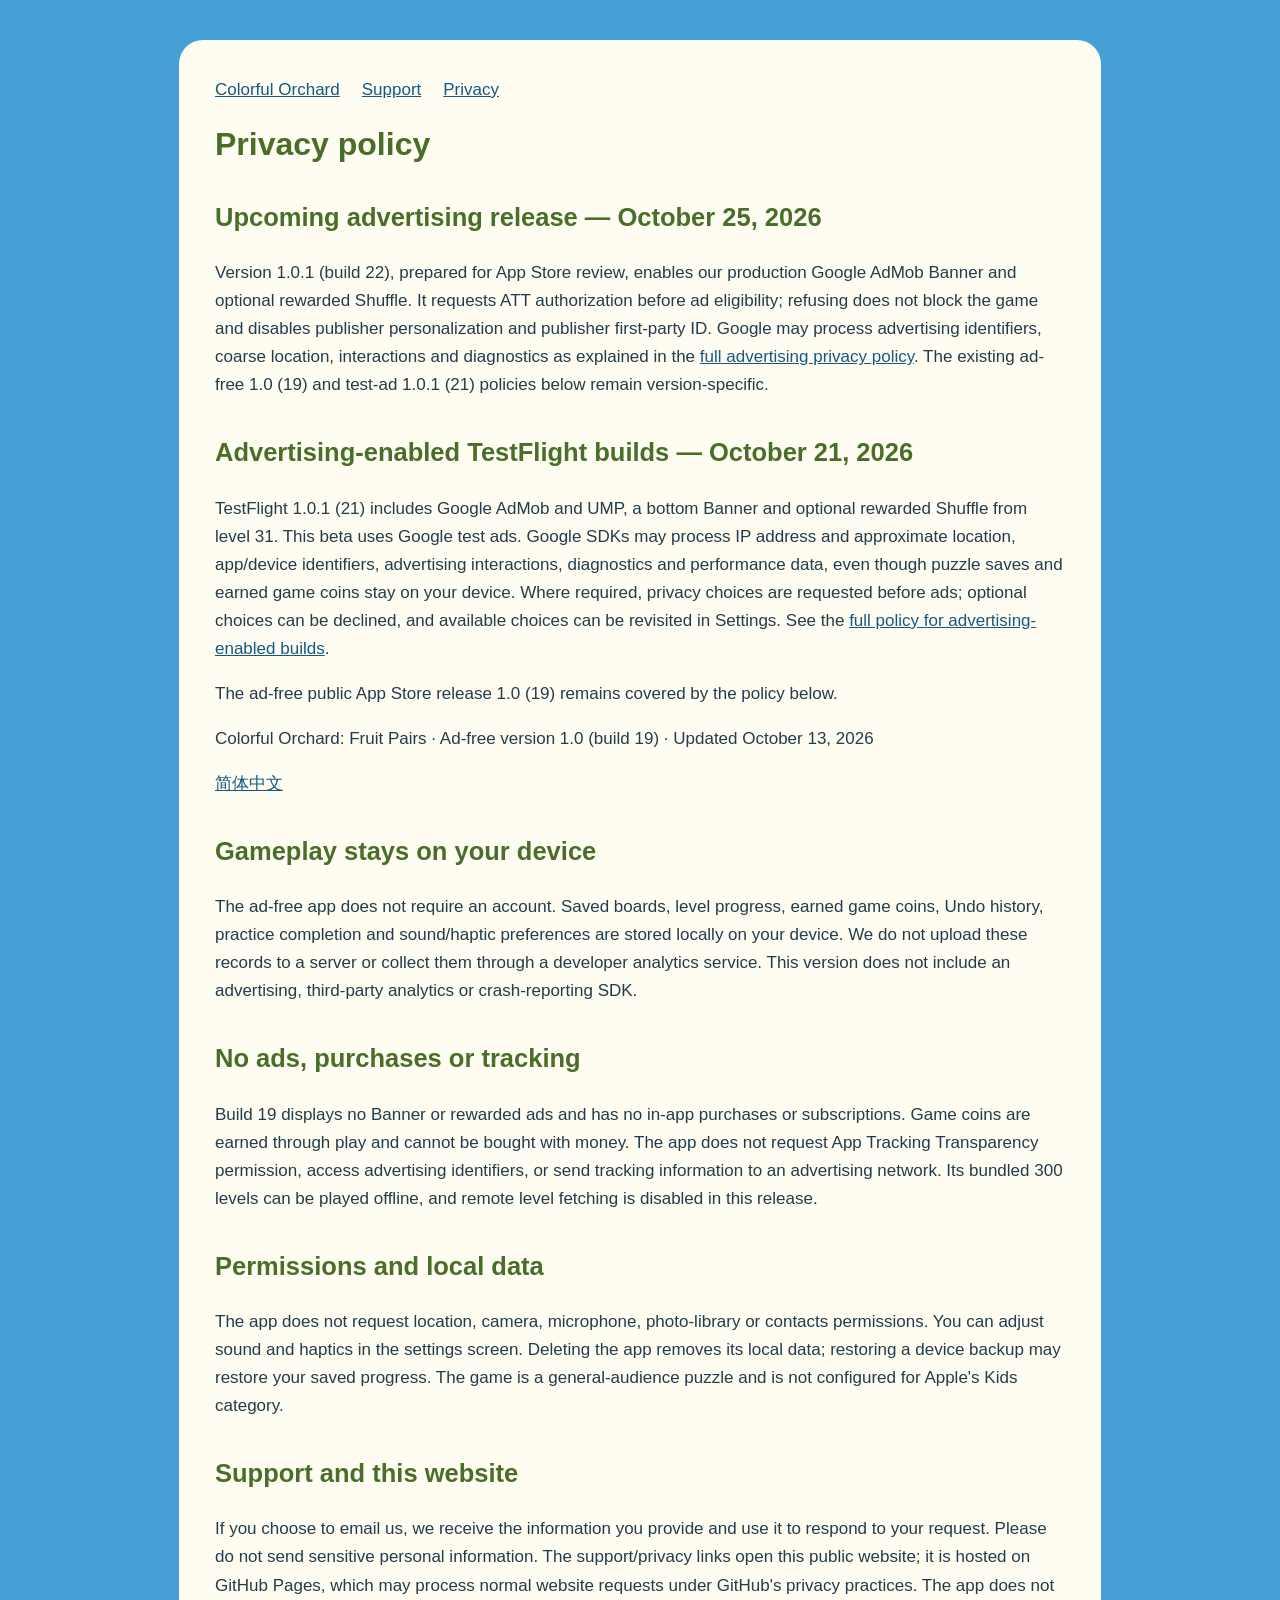
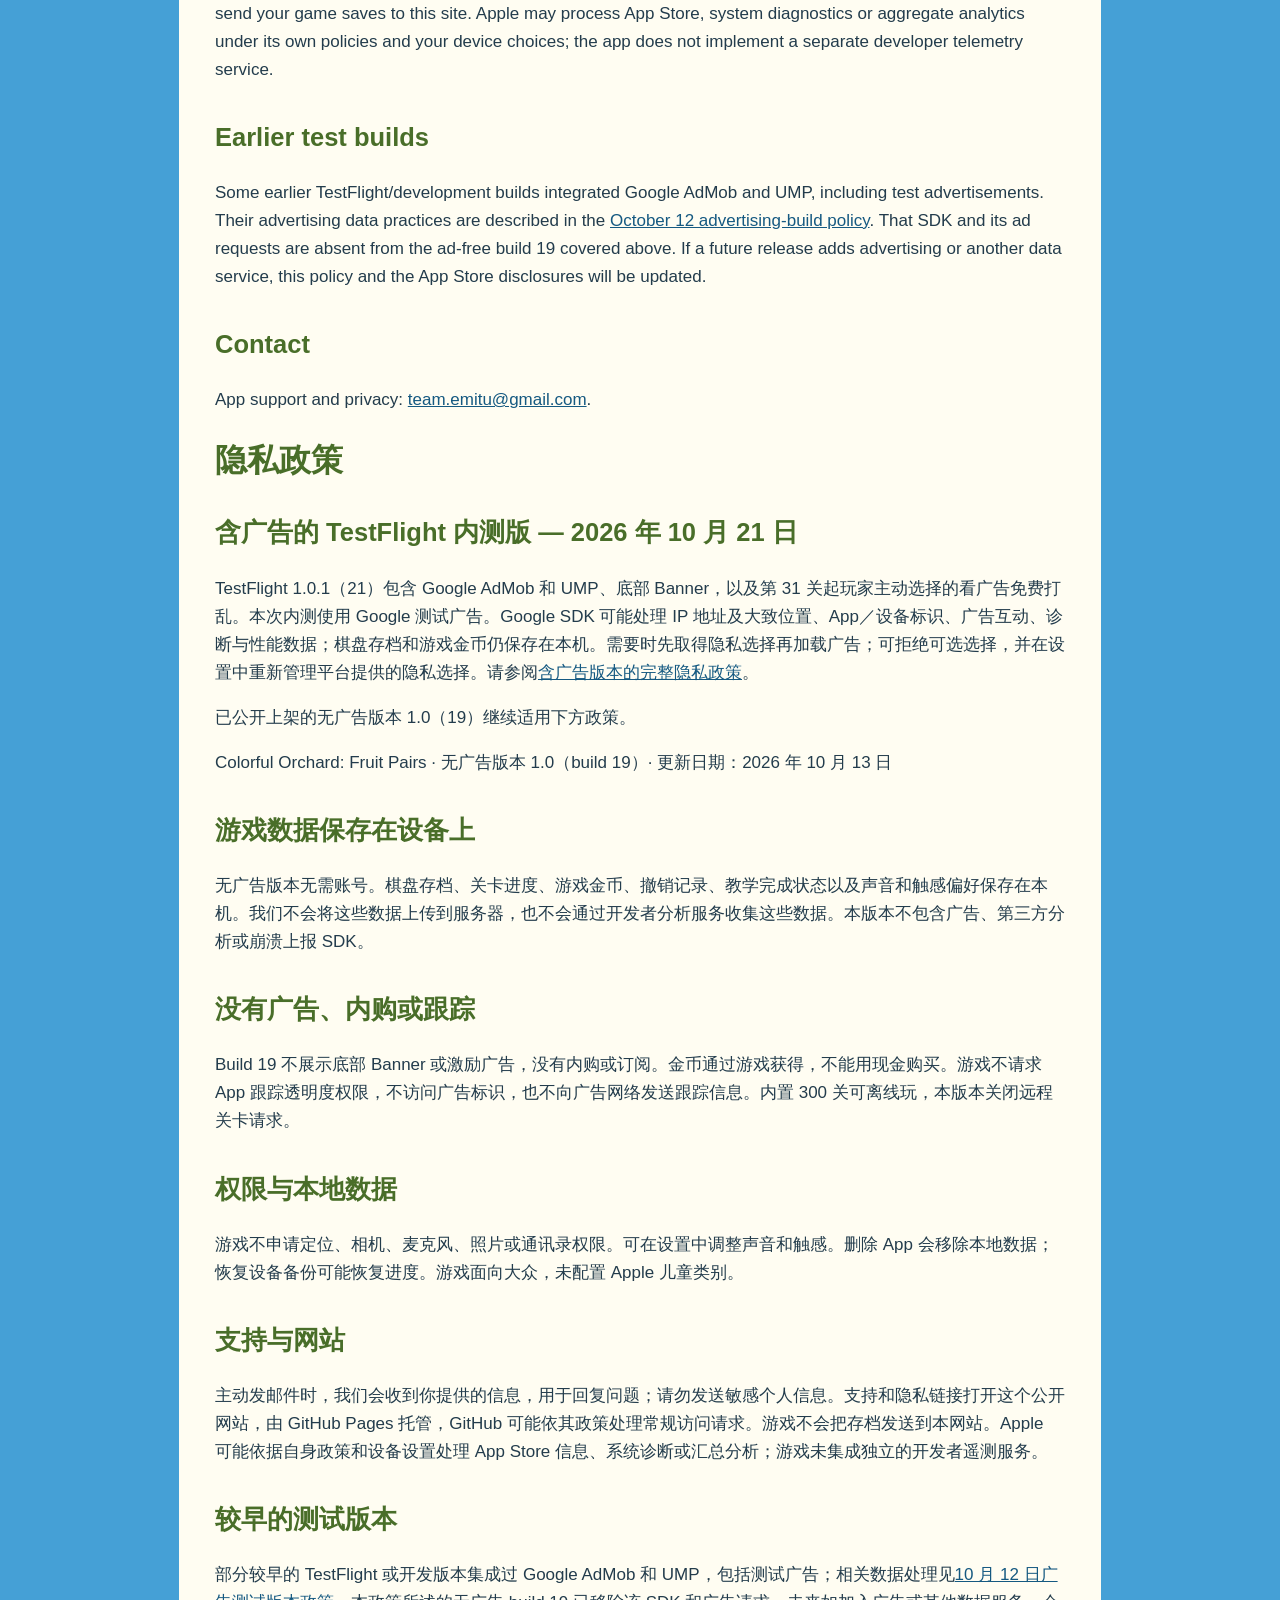
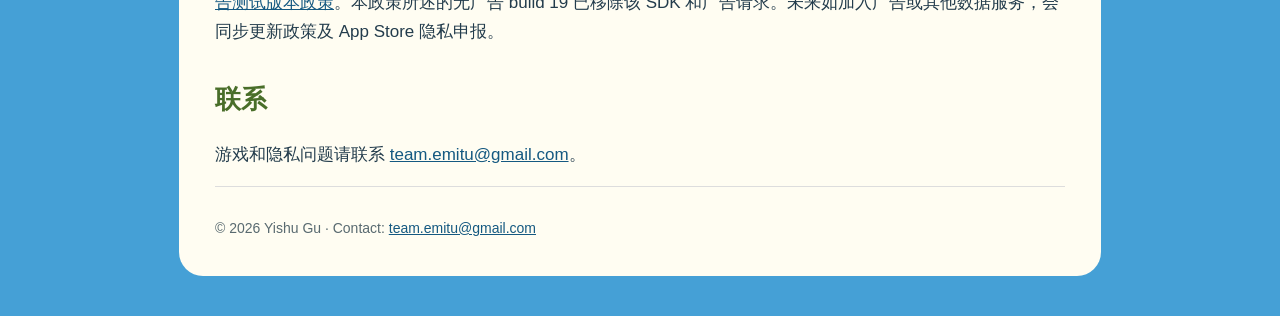
==== commit f14a3eaa: "Clarify upcoming production ads privacy and tracking choices" ====
--- a/privacy/index.html
+++ b/privacy/index.html
@@ -1 +1 @@
-<!doctype html><html lang="en"><head><meta charset="utf-8"><meta name="viewport" content="width=device-width,initial-scale=1"><title>Privacy — Colorful Orchard</title><link rel="stylesheet" href="../style.css"></head><body><main><nav><a href="../index.html">Colorful Orchard</a><a href="../support/">Support</a><a href="../privacy/">Privacy</a></nav><h1>Privacy policy</h1><aside><h2>Advertising-enabled TestFlight builds — October 21, 2026</h2><p>TestFlight 1.0.1 (21) includes Google AdMob and UMP, a bottom Banner and optional rewarded Shuffle from level 31. This beta uses Google test ads. Google SDKs may process IP address and approximate location, app/device identifiers, advertising interactions, diagnostics and performance data, even though puzzle saves and earned game coins stay on your device. Where required, privacy choices are requested before ads; optional choices can be declined, and available choices can be revisited in Settings. See the <a href="admob-testflight-2026-10-21/">full policy for advertising-enabled builds</a>.</p><p>The ad-free public App Store release 1.0 (19) remains covered by the policy below.</p></aside><p>Colorful Orchard: Fruit Pairs · Ad-free version 1.0 (build 19) · Updated October 13, 2026</p><p><a href="#chinese">简体中文</a></p><h2>Gameplay stays on your device</h2><p>The ad-free app does not require an account. Saved boards, level progress, earned game coins, Undo history, practice completion and sound/haptic preferences are stored locally on your device. We do not upload these records to a server or collect them through a developer analytics service. This version does not include an advertising, third-party analytics or crash-reporting SDK.</p><h2>No ads, purchases or tracking</h2><p>Build 19 displays no Banner or rewarded ads and has no in-app purchases or subscriptions. Game coins are earned through play and cannot be bought with money. The app does not request App Tracking Transparency permission, access advertising identifiers, or send tracking information to an advertising network. Its bundled 300 levels can be played offline, and remote level fetching is disabled in this release.</p><h2>Permissions and local data</h2><p>The app does not request location, camera, microphone, photo-library or contacts permissions. You can adjust sound and haptics in the settings screen. Deleting the app removes its local data; restoring a device backup may restore your saved progress. The game is a general-audience puzzle and is not configured for Apple's Kids category.</p><h2>Support and this website</h2><p>If you choose to email us, we receive the information you provide and use it to respond to your request. Please do not send sensitive personal information. The support/privacy links open this public website; it is hosted on GitHub Pages, which may process normal website requests under GitHub's privacy practices. The app does not send your game saves to this site. Apple may process App Store, system diagnostics or aggregate analytics under its own policies and your device choices; the app does not implement a separate developer telemetry service.</p><h2>Earlier test builds</h2><p>Some earlier TestFlight/development builds integrated Google AdMob and UMP, including test advertisements. Their advertising data practices are described in the <a href="admob-development-2026-10-12/">October 12 advertising-build policy</a>. That SDK and its ad requests are absent from the ad-free build 19 covered above. If a future release adds advertising or another data service, this policy and the App Store disclosures will be updated.</p><h2>Contact</h2><p>App support and privacy: <a href="mailto:team.emitu@gmail.com">team.emitu@gmail.com</a>.</p><section id="chinese" lang="zh-Hans"><h1>隐私政策</h1><aside><h2>含广告的 TestFlight 内测版 — 2026 年 10 月 21 日</h2><p>TestFlight 1.0.1（21）包含 Google AdMob 和 UMP、底部 Banner，以及第 31 关起玩家主动选择的看广告免费打乱。本次内测使用 Google 测试广告。Google SDK 可能处理 IP 地址及大致位置、App／设备标识、广告互动、诊断与性能数据；棋盘存档和游戏金币仍保存在本机。需要时先取得隐私选择再加载广告；可拒绝可选选择，并在设置中重新管理平台提供的隐私选择。请参阅<a href="admob-testflight-2026-10-21/#chinese">含广告版本的完整隐私政策</a>。</p><p>已公开上架的无广告版本 1.0（19）继续适用下方政策。</p></aside><p>Colorful Orchard: Fruit Pairs · 无广告版本 1.0（build 19）· 更新日期：2026 年 10 月 13 日</p><h2>游戏数据保存在设备上</h2><p>无广告版本无需账号。棋盘存档、关卡进度、游戏金币、撤销记录、教学完成状态以及声音和触感偏好保存在本机。我们不会将这些数据上传到服务器，也不会通过开发者分析服务收集这些数据。本版本不包含广告、第三方分析或崩溃上报 SDK。</p><h2>没有广告、内购或跟踪</h2><p>Build 19 不展示底部 Banner 或激励广告，没有内购或订阅。金币通过游戏获得，不能用现金购买。游戏不请求 App 跟踪透明度权限，不访问广告标识，也不向广告网络发送跟踪信息。内置 300 关可离线玩，本版本关闭远程关卡请求。</p><h2>权限与本地数据</h2><p>游戏不申请定位、相机、麦克风、照片或通讯录权限。可在设置中调整声音和触感。删除 App 会移除本地数据；恢复设备备份可能恢复进度。游戏面向大众，未配置 Apple 儿童类别。</p><h2>支持与网站</h2><p>主动发邮件时，我们会收到你提供的信息，用于回复问题；请勿发送敏感个人信息。支持和隐私链接打开这个公开网站，由 GitHub Pages 托管，GitHub 可能依其政策处理常规访问请求。游戏不会把存档发送到本网站。Apple 可能依据自身政策和设备设置处理 App Store 信息、系统诊断或汇总分析；游戏未集成独立的开发者遥测服务。</p><h2>较早的测试版本</h2><p>部分较早的 TestFlight 或开发版本集成过 Google AdMob 和 UMP，包括测试广告；相关数据处理见<a href="admob-development-2026-10-12/#chinese">10 月 12 日广告测试版本政策</a>。本政策所述的无广告 build 19 已移除该 SDK 和广告请求。未来如加入广告或其他数据服务，会同步更新政策及 App Store 隐私申报。</p><h2>联系</h2><p>游戏和隐私问题请联系 <a href="mailto:team.emitu@gmail.com">team.emitu@gmail.com</a>。</p></section><footer>© 2026 Yishu Gu · Contact: <a href="mailto:team.emitu@gmail.com">team.emitu@gmail.com</a></footer></main></body></html>+<!doctype html><html lang="en"><head><meta charset="utf-8"><meta name="viewport" content="width=device-width,initial-scale=1"><title>Privacy — Colorful Orchard</title><link rel="stylesheet" href="../style.css"></head><body><main><nav><a href="../index.html">Colorful Orchard</a><a href="../support/">Support</a><a href="../privacy/">Privacy</a></nav><h1>Privacy policy</h1><aside><h2>Upcoming advertising release — October 25, 2026</h2><p>Version 1.0.1 (build 22), prepared for App Store review, enables our production Google AdMob Banner and optional rewarded Shuffle. It requests ATT authorization before ad eligibility; refusing does not block the game and disables publisher personalization and publisher first-party ID. Google may process advertising identifiers, coarse location, interactions and diagnostics as explained in the <a href="ads/">full advertising privacy policy</a>. The existing ad-free 1.0 (19) and test-ad 1.0.1 (21) policies below remain version-specific.</p></aside><aside><h2>Advertising-enabled TestFlight builds — October 21, 2026</h2><p>TestFlight 1.0.1 (21) includes Google AdMob and UMP, a bottom Banner and optional rewarded Shuffle from level 31. This beta uses Google test ads. Google SDKs may process IP address and approximate location, app/device identifiers, advertising interactions, diagnostics and performance data, even though puzzle saves and earned game coins stay on your device. Where required, privacy choices are requested before ads; optional choices can be declined, and available choices can be revisited in Settings. See the <a href="admob-testflight-2026-10-21/">full policy for advertising-enabled builds</a>.</p><p>The ad-free public App Store release 1.0 (19) remains covered by the policy below.</p></aside><p>Colorful Orchard: Fruit Pairs · Ad-free version 1.0 (build 19) · Updated October 13, 2026</p><p><a href="#chinese">简体中文</a></p><h2>Gameplay stays on your device</h2><p>The ad-free app does not require an account. Saved boards, level progress, earned game coins, Undo history, practice completion and sound/haptic preferences are stored locally on your device. We do not upload these records to a server or collect them through a developer analytics service. This version does not include an advertising, third-party analytics or crash-reporting SDK.</p><h2>No ads, purchases or tracking</h2><p>Build 19 displays no Banner or rewarded ads and has no in-app purchases or subscriptions. Game coins are earned through play and cannot be bought with money. The app does not request App Tracking Transparency permission, access advertising identifiers, or send tracking information to an advertising network. Its bundled 300 levels can be played offline, and remote level fetching is disabled in this release.</p><h2>Permissions and local data</h2><p>The app does not request location, camera, microphone, photo-library or contacts permissions. You can adjust sound and haptics in the settings screen. Deleting the app removes its local data; restoring a device backup may restore your saved progress. The game is a general-audience puzzle and is not configured for Apple's Kids category.</p><h2>Support and this website</h2><p>If you choose to email us, we receive the information you provide and use it to respond to your request. Please do not send sensitive personal information. The support/privacy links open this public website; it is hosted on GitHub Pages, which may process normal website requests under GitHub's privacy practices. The app does not send your game saves to this site. Apple may process App Store, system diagnostics or aggregate analytics under its own policies and your device choices; the app does not implement a separate developer telemetry service.</p><h2>Earlier test builds</h2><p>Some earlier TestFlight/development builds integrated Google AdMob and UMP, including test advertisements. Their advertising data practices are described in the <a href="admob-development-2026-10-12/">October 12 advertising-build policy</a>. That SDK and its ad requests are absent from the ad-free build 19 covered above. If a future release adds advertising or another data service, this policy and the App Store disclosures will be updated.</p><h2>Contact</h2><p>App support and privacy: <a href="mailto:team.emitu@gmail.com">team.emitu@gmail.com</a>.</p><section id="chinese" lang="zh-Hans"><h1>隐私政策</h1><aside><h2>含广告的 TestFlight 内测版 — 2026 年 10 月 21 日</h2><p>TestFlight 1.0.1（21）包含 Google AdMob 和 UMP、底部 Banner，以及第 31 关起玩家主动选择的看广告免费打乱。本次内测使用 Google 测试广告。Google SDK 可能处理 IP 地址及大致位置、App／设备标识、广告互动、诊断与性能数据；棋盘存档和游戏金币仍保存在本机。需要时先取得隐私选择再加载广告；可拒绝可选选择，并在设置中重新管理平台提供的隐私选择。请参阅<a href="admob-testflight-2026-10-21/#chinese">含广告版本的完整隐私政策</a>。</p><p>已公开上架的无广告版本 1.0（19）继续适用下方政策。</p></aside><p>Colorful Orchard: Fruit Pairs · 无广告版本 1.0（build 19）· 更新日期：2026 年 10 月 13 日</p><h2>游戏数据保存在设备上</h2><p>无广告版本无需账号。棋盘存档、关卡进度、游戏金币、撤销记录、教学完成状态以及声音和触感偏好保存在本机。我们不会将这些数据上传到服务器，也不会通过开发者分析服务收集这些数据。本版本不包含广告、第三方分析或崩溃上报 SDK。</p><h2>没有广告、内购或跟踪</h2><p>Build 19 不展示底部 Banner 或激励广告，没有内购或订阅。金币通过游戏获得，不能用现金购买。游戏不请求 App 跟踪透明度权限，不访问广告标识，也不向广告网络发送跟踪信息。内置 300 关可离线玩，本版本关闭远程关卡请求。</p><h2>权限与本地数据</h2><p>游戏不申请定位、相机、麦克风、照片或通讯录权限。可在设置中调整声音和触感。删除 App 会移除本地数据；恢复设备备份可能恢复进度。游戏面向大众，未配置 Apple 儿童类别。</p><h2>支持与网站</h2><p>主动发邮件时，我们会收到你提供的信息，用于回复问题；请勿发送敏感个人信息。支持和隐私链接打开这个公开网站，由 GitHub Pages 托管，GitHub 可能依其政策处理常规访问请求。游戏不会把存档发送到本网站。Apple 可能依据自身政策和设备设置处理 App Store 信息、系统诊断或汇总分析；游戏未集成独立的开发者遥测服务。</p><h2>较早的测试版本</h2><p>部分较早的 TestFlight 或开发版本集成过 Google AdMob 和 UMP，包括测试广告；相关数据处理见<a href="admob-development-2026-10-12/#chinese">10 月 12 日广告测试版本政策</a>。本政策所述的无广告 build 19 已移除该 SDK 和广告请求。未来如加入广告或其他数据服务，会同步更新政策及 App Store 隐私申报。</p><h2>联系</h2><p>游戏和隐私问题请联系 <a href="mailto:team.emitu@gmail.com">team.emitu@gmail.com</a>。</p></section><footer>© 2026 Yishu Gu · Contact: <a href="mailto:team.emitu@gmail.com">team.emitu@gmail.com</a></footer></main></body></html>
